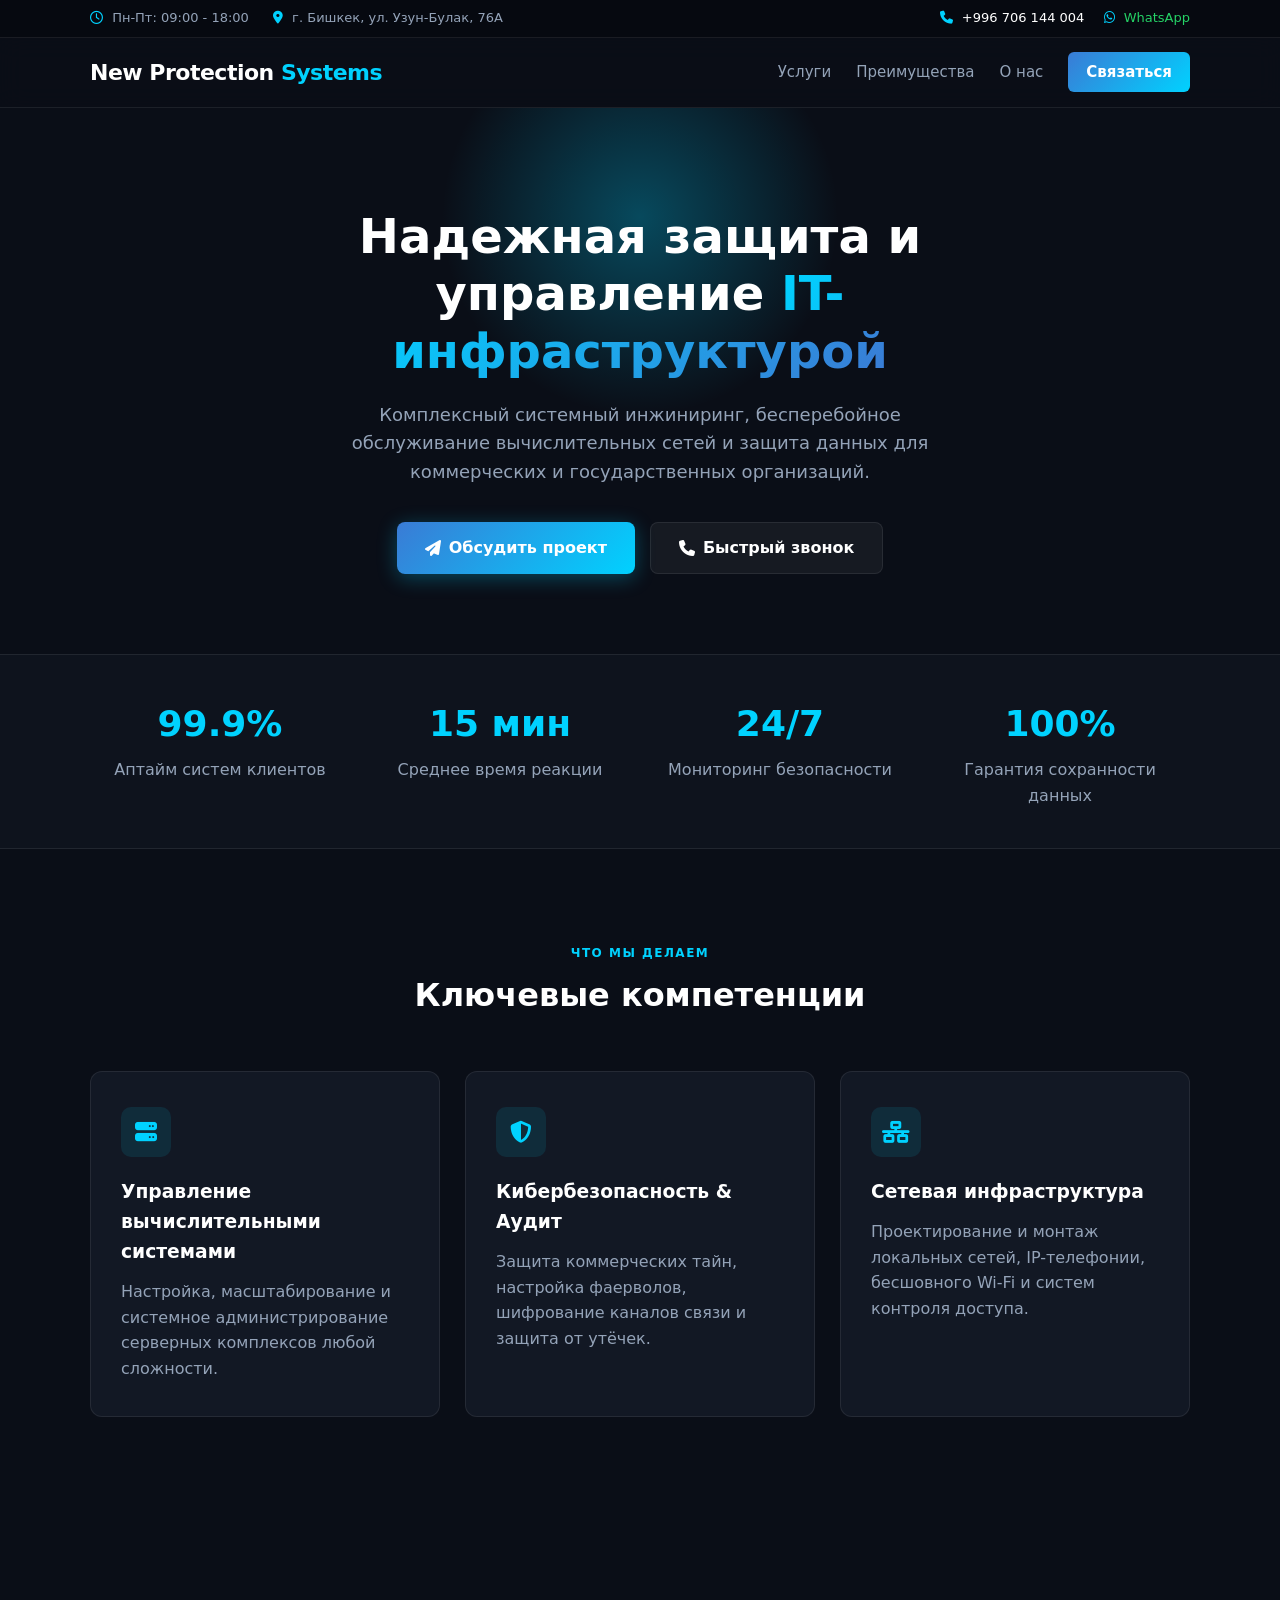
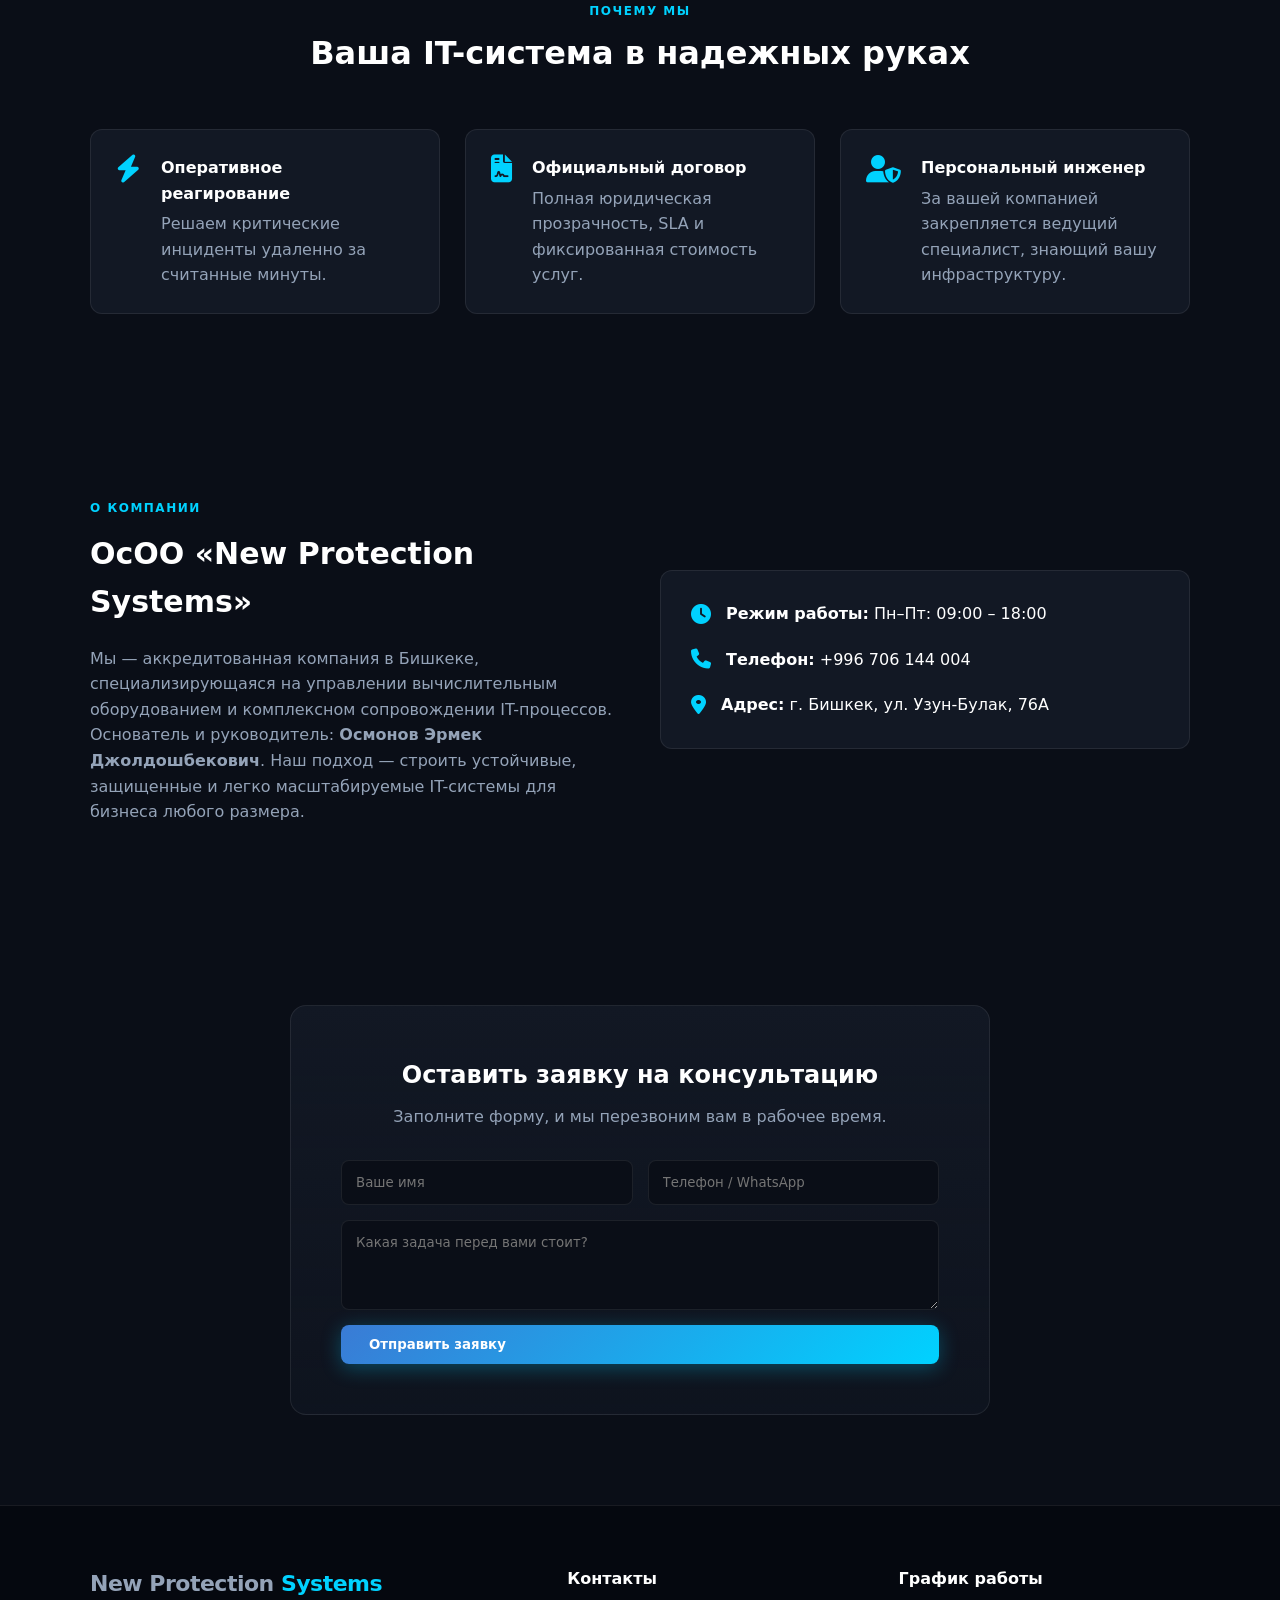
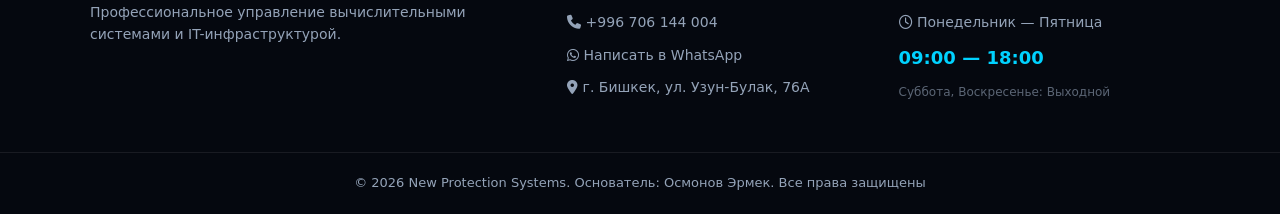
==== index.html @ 91ce5e36 "add site files" ====
<!DOCTYPE html>
<html lang="ru">
<head>
    <meta charset="UTF-8">
    <meta name="viewport" content="width=device-width, initial-scale=1.0">
    <title>New Protection Systems — IT-решения и безопасность</title>
    <link rel="stylesheet" href="style.css">
    <link rel="stylesheet" href="https://cdnjs.cloudflare.com/ajax/libs/font-awesome/6.4.0/css/all.min.css">
</head>
<body>

    <!-- Верхняя инфо-строка -->
    <div class="top-bar">
        <div class="container top-bar-content">
            <div class="top-info">
                <span><i class="fa-regular fa-clock"></i> Пн-Пт: 09:00 - 18:00</span>
                <span><i class="fa-solid fa-location-dot"></i> г. Бишкек, ул. Узун-Булак, 76А</span>
            </div>
            <div class="top-contacts">
                <a href="tel:+996706144004"><i class="fa-solid fa-phone"></i> +996 706 144 004</a>
                <a href="https://wa.me/996706144004" target="_blank" class="wa-link"><i class="fa-brands fa-whatsapp"></i> WhatsApp</a>
            </div>
        </div>
    </div>

    <!-- Навигация -->
    <header class="header">
        <div class="container nav-container">
            <a href="#" class="logo">New Protection <span>Systems</span></a>
            <nav class="nav">
                <a href="#services">Услуги</a>
                <a href="#advantages">Преимущества</a>
                <a href="#about">О нас</a>
                <a href="#contact" class="btn-nav">Связаться</a>
            </nav>
        </div>
    </header>

    <!-- Главный экран -->
    <section class="hero">
        <div class="hero-glow"></div>
        <div class="container hero-content">
            <h1>Надежная защита и управление <span class="gradient-text">IT-инфраструктурой</span></h1>
            <p>Комплексный системный инжиниринг, бесперебойное обслуживание вычислительных сетей и защита данных для коммерческих и государственных организаций.</p>
            <div class="hero-buttons">
                <a href="#contact" class="btn-primary"><i class="fa-solid fa-paper-plane"></i> Обсудить проект</a>
                <a href="tel:+996706144004" class="btn-secondary"><i class="fa-solid fa-phone"></i> Быстрый звонок</a>
            </div>
        </div>
    </section>

    <!-- Секция Цифр / Статистики -->
    <section class="stats">
        <div class="container stats-grid">
            <div class="stat-card">
                <h3>99.9%</h3>
                <p>Аптайм систем клиентов</p>
            </div>
            <div class="stat-card">
                <h3>15 мин</h3>
                <p>Среднее время реакции</p>
            </div>
            <div class="stat-card">
                <h3>24/7</h3>
                <p>Мониторинг безопасности</p>
            </div>
            <div class="stat-card">
                <h3>100%</h3>
                <p>Гарантия сохранности данных</p>
            </div>
        </div>
    </section>

    <!-- Услуги -->
    <section id="services" class="services">
        <div class="container">
            <div class="section-header">
                <span class="sub-title">Что мы делаем</span>
                <h2 class="section-title">Ключевые компетенции</h2>
            </div>
            <div class="services-grid">
                <div class="card">
                    <div class="card-icon"><i class="fa-solid fa-server"></i></div>
                    <h3>Управление вычислительными системами</h3>
                    <p>Настройка, масштабирование и системное администрирование серверных комплексов любой сложности.</p>
                </div>
                <div class="card">
                    <div class="card-icon"><i class="fa-solid fa-shield-halved"></i></div>
                    <h3>Кибербезопасность & Аудит</h3>
                    <p>Защита коммерческих тайн, настройка фаерволов, шифрование каналов связи и защита от утёчек.</p>
                </div>
                <div class="card">
                    <div class="card-icon"><i class="fa-solid fa-network-wired"></i></div>
                    <h3>Сетевая инфраструктура</h3>
                    <p>Проектирование и монтаж локальных сетей, IP-телефонии, бесшовного Wi-Fi и систем контроля доступа.</p>
                </div>
            </div>
        </div>
    </section>

    <!-- Преимущества -->
    <section id="advantages" class="advantages">
        <div class="container">
            <div class="section-header">
                <span class="sub-title">Почему мы</span>
                <h2 class="section-title">Ваша IT-система в надежных руках</h2>
            </div>
            <div class="advantages-grid">
                <div class="adv-item">
                    <i class="fa-solid fa-bolt"></i>
                    <div>
                        <h4>Оперативное реагирование</h4>
                        <p>Решаем критические инциденты удаленно за считанные минуты.</p>
                    </div>
                </div>
                <div class="adv-item">
                    <i class="fa-solid fa-file-contract"></i>
                    <div>
                        <h4>Официальный договор</h4>
                        <p>Полная юридическая прозрачность, SLA и фиксированная стоимость услуг.</p>
                    </div>
                </div>
                <div class="adv-item">
                    <i class="fa-solid fa-user-shield"></i>
                    <div>
                        <h4>Персональный инженер</h4>
                        <p>За вашей компанией закрепляется ведущий специалист, знающий вашу инфраструктуру.</p>
                    </div>
                </div>
            </div>
        </div>
    </section>

    <!-- О нас -->
    <section id="about" class="about">
        <div class="container about-grid">
            <div class="about-text">
                <span class="sub-title">О компании</span>
                <h2>ОсОО «New Protection Systems»</h2>
                <p>Мы — аккредитованная компания в Бишкеке, специализирующаяся на управлении вычислительным оборудованием и комплексном сопровождении IT-процессов.</p>
                <p>Основатель и руководитель: <strong>Осмонов Эрмек Джолдошбекович</strong>. Наш подход — строить устойчивые, защищенные и легко масштабируемые IT-системы для бизнеса любого размера.</p>
            </div>
            <div class="about-box">
                <div class="info-row"><i class="fa-solid fa-clock"></i> <span><strong>Режим работы:</strong> Пн–Пт: 09:00 – 18:00</span></div>
                <div class="info-row"><i class="fa-solid fa-phone"></i> <span><strong>Телефон:</strong> +996 706 144 004</span></div>
                <div class="info-row"><i class="fa-solid fa-location-dot"></i> <span><strong>Адрес:</strong> г. Бишкек, ул. Узун-Булак, 76А</span></div>
            </div>
        </div>
    </section>

    <!-- Контакты -->
    <section id="contact" class="contact">
        <div class="container">
            <div class="contact-box">
                <h2>Оставить заявку на консультацию</h2>
                <p>Заполните форму, и мы перезвоним вам в рабочее время.</p>
                <form class="contact-form" id="tgForm">
                    <div class="input-row">
                        <input type="text" placeholder="Ваше имя" required>
                        <input type="tel" placeholder="Телефон / WhatsApp" required>
                    </div>
                    <textarea placeholder="Какая задача перед вами стоит?" rows="4" required></textarea>
                    <button type="submit" class="btn-primary">Отправить заявку</button>
                </form>
            </div>
        </div>
    </section>

    <!-- Детализированный подвал -->
    <footer class="footer">
        <div class="container footer-grid">
            <div class="footer-col">
                <a href="#" class="logo">New Protection <span>Systems</span></a>
                <p>Профессиональное управление вычислительными системами и IT-инфраструктурой.</p>
            </div>
            <div class="footer-col">
                <h4>Контакты</h4>
                <p><i class="fa-solid fa-phone"></i> <a href="tel:+996706144004">+996 706 144 004</a></p>
                <p><i class="fa-brands fa-whatsapp"></i> <a href="https://wa.me/996706144004" target="_blank">Написать в WhatsApp</a></p>
                <p><i class="fa-solid fa-location-dot"></i> г. Бишкек, ул. Узун-Булак, 76А</p>
            </div>
            <div class="footer-col">
                <h4>График работы</h4>
                <p><i class="fa-regular fa-clock"></i> Понедельник — Пятница</p>
                <p class="highlight-time">09:00 — 18:00</p>
                <p class="small-text">Суббота, Воскресенье: Выходной</p>
            </div>
        </div>
        <div class="footer-bottom">
            <div class="container">
                <p>&copy; 2026 New Protection Systems. Основатель: Осмонов Эрмек. Все права защищены
---- style.css ----
* {
    margin: 0;
    padding: 0;
    box-sizing: border-box;
    font-family: 'Segoe UI', system-ui, -apple-system, sans-serif;
}

:root {
    --bg-main: #0a0e17;
    --bg-card: #121824;
    --bg-card-hover: #1a2336;
    --accent: #00d2ff;
    --accent-glow: rgba(0, 210, 255, 0.3);
    --accent-purple: #3a7bd5;
    --text-title: #ffffff;
    --text-body: #94a3b8;
    --border: rgba(255, 255, 255, 0.08);
}

body {
    background-color: var(--bg-main);
    color: var(--text-body);
    line-height: 1.6;
}

.container {
    max-width: 1140px;
    margin: 0 auto;
    padding: 0 20px;
}

/* Верхняя инфо-строка */
.top-bar {
    background: #060910;
    border-bottom: 1px solid var(--border);
    font-size: 13px;
    padding: 8px 0;
}

.top-bar-content {
    display: flex;
    justify-content: space-between;
    align-items: center;
}

.top-info span {
    margin-right: 20px;
    color: var(--text-body);
}

.top-info i, .top-contacts i {
    color: var(--accent);
    margin-right: 5px;
}

.top-contacts a {
    color: var(--text-title);
    text-decoration: none;
    margin-left: 15px;
    transition: color 0.3s;
}

.top-contacts a:hover {
    color: var(--accent);
}

.wa-link {
    color: #25d366 !important;
}

/* Навигация */
.header {
    height: 70px;
    display: flex;
    align-items: center;
    border-bottom: 1px solid var(--border);
    position: sticky;
    top: 0;
    background: rgba(10, 14, 23, 0.9);
    backdrop-filter: blur(12px);
    z-index: 100;
}

.nav-container {
    width: 100%;
    display: flex;
    justify-content: space-between;
    align-items: center;
}

.logo {
    font-size: 22px;
    font-weight: 800;
    color: var(--text-title);
    text-decoration: none;
    letter-spacing: -0.5px;
}

.logo span {
    color: var(--accent);
}

.nav {
    display: flex;
    gap: 25px;
    align-items: center;
}

.nav a {
    color: var(--text-body);
    text-decoration: none;
    font-size: 15px;
    transition: 0.3s;
}

.nav a:hover {
    color: var(--accent);
}

.btn-nav {
    background: linear-gradient(135deg, var(--accent-purple), var(--accent));
    color: #fff !important;
    padding: 8px 18px;
    border-radius: 6px;
    font-weight: 600;
}

/* Главный экран */
.hero {
    position: relative;
    padding: 100px 0 80px;
    text-align: center;
    overflow: hidden;
}

.hero-glow {
    position: absolute;
    top: 20%;
    left: 50%;
    transform: translate(-50%, -50%);
    width: 400px;
    height: 400px;
    background: radial-gradient(circle, var(--accent-glow) 0%, transparent 70%);
    z-index: 0;
    pointer-events: none;
}

.hero-content {
    position: relative;
    z-index: 1;
}

.hero h1 {
    font-size: 48px;
    color: var(--text-title);
    max-width: 850px;
    margin: 0 auto 20px;
    line-height: 1.2;
}

.gradient-text {
    background: linear-gradient(135deg, var(--accent), #3a7bd5);
    background-clip: text; /* Добавили стандартное свойство */
    -webkit-background-clip: text;
    -webkit-text-fill-color: transparent;
}

.hero p {
    font-size: 18px;
    max-width: 650px;
    margin: 0 auto 35px;
}

.hero-buttons {
    display: flex;
    gap: 15px;
    justify-content: center;
}

.btn-primary, .btn-secondary {
    padding: 12px 28px;
    border-radius: 8px;
    font-weight: 600;
    text-decoration: none;
    transition: 0.3s;
    display: inline-flex;
    align-items: center;
    gap: 8px;
    cursor: pointer;
    border: none;
}

.btn-primary {
    background: linear-gradient(135deg, var(--accent-purple), var(--accent));
    color: #fff;
    box-shadow: 0 4px 20px var(--accent-glow);
}

.btn-primary:hover {
    transform: translateY(-2px);
    box-shadow: 0 6px 25px var(--accent-glow);
}

.btn-secondary {
    background: rgba(255, 255, 255, 0.05);
    color: var(--text-title);
    border: 1px solid var(--border);
}

.btn-secondary:hover {
    background: rgba(255, 255, 255, 0.1);
}

/* Статистика */
.stats {
    padding: 40px 0;
    border-top: 1px solid var(--border);
    border-bottom: 1px solid var(--border);
    background: rgba(18, 24, 36, 0.5);
}

.stats-grid {
    display: grid;
    grid-template-columns: repeat(auto-fit, minmax(200px, 1fr));
    gap: 20px;
    text-align: center;
}

.stat-card h3 {
    font-size: 36px;
    color: var(--accent);
    margin-bottom: 5px;
}

/* Секции общие */
.services, .advantages, .about, .contact {
    padding: 90px 0;
}

.section-header {
    text-align: center;
    margin-bottom: 50px;
}

.sub-title {
    color: var(--accent);
    text-transform: uppercase;
    font-size: 12px;
    font-weight: 700;
    letter-spacing: 1.5px;
}

.section-title {
    font-size: 32px;
    color: var(--text-title);
    margin-top: 5px;
}

/* Сетка карточек услуг */
.services-grid {
    display: grid;
    grid-template-columns: repeat(auto-fit, minmax(300px, 1fr));
    gap: 25px;
}

.card {
    background: var(--bg-card);
    padding: 35px 30px;
    border-radius: 12px;
    border: 1px solid var(--border);
    transition: 0.3s;
}

.card:hover {
    background: var(--bg-card-hover);
    border-color: var(--accent);
    transform: translateY(-5px);
}

.card-icon {
    width: 50px;
    height: 50px;
    background: rgba(0, 210, 255, 0.1);
    color: var(--accent);
    border-radius: 10px;
    display: flex;
    align-items: center;
    justify-content: center;
    font-size: 22px;
    margin-bottom: 20px;
}

.card h3 {
    color: var(--text-title);
    margin-bottom: 12px;
}

/* Преимущества */
.advantages-grid {
    display: grid;
    grid-template-columns: repeat(auto-fit, minmax(300px, 1fr));
    gap: 25px;
}

.adv-item {
    display: flex;
    gap: 20px;
    background: var(--bg-card);
    padding: 25px;
    border-radius: 12px;
    border: 1px solid var(--border);
}

.adv-item i {
    font-size: 28px;
    color: var(--accent);
}

.adv-item h4 {
    color: var(--text-title);
    margin-bottom: 5px;
}

/* О нас */
.about-grid {
    display: grid;
    grid-template-columns: 1fr 1fr;
    gap: 40px;
    align-items: center;
}

.about-text h2 {
    color: var(--text-title);
    font-size: 30px;
    margin: 10px 0 20px;
}

.about-box {
    background: var(--bg-card);
    padding: 30px;
    border-radius: 12px;
    border: 1px solid var(--border);
}

.info-row {
    display: flex;
    align-items: center;
    gap: 15px;
    margin-bottom: 20px;
    color: var(--text-title);
}

.info-row:last-child { margin-bottom: 0; }

.info-row i {
    color: var(--accent);
    font-size: 20px;
}

/* Форма контактов */
.contact-box {
    background: linear-gradient(180deg, var(--bg-card) 0%, rgba(18, 24, 36, 0.6) 100%);
    padding: 50px;
    border-radius: 16px;
    border: 1px solid var(--border);
    max-width: 700px;
    margin: 0 auto;
    text-align: center;
}

.contact-box h2 { color: var(--text-title); margin-bottom: 10px; }
.contact-box p { margin-bottom: 30px; }

.contact-form {
    display: flex;
    flex-direction: column;
    gap: 15px;
}

.input-row {
    display: flex;
    gap: 15px;
}

.contact-form input, .contact-form textarea {
    width: 100%;
    padding: 14px;
    background: #0a0e17;
    border: 1px solid var(--border);
    border-radius: 8px;
    color: #fff;
}

.contact-form input:focus, .contact-form textarea:focus {
    outline: none;
    border-color: var(--accent);
}

/* Подвал */
.footer {
    background: #05080f;
    border-top: 1px solid var(--border);
    padding-top: 60px;
}

.footer-grid {
    display: grid;
    grid-template-columns: 1.5fr 1fr 1fr;
    gap: 40px;
    padding-bottom: 40px;
}

.footer-col h4 {
    color: var(--text-title);
    margin-bottom: 20px;
}

.footer-col p {
    margin-bottom: 10px;
    font-size: 14px;
}

.footer-col a {
    color: var(--text-body);
    text-decoration: none;
    transition: 0.3s;
}

.footer-col a:hover { color: var(--accent); }

.highlight-time {
    color: var(--accent);
    font-weight: 700;
    font-size: 18px !important;
}

.small-text { font-size: 12px !important; opacity: 0.6; }

.footer-bottom {
    border-top: 1px solid var(--border);
    padding: 20px 0;
    text-align: center;
    font-size: 13px;
}

/* Мобильная адаптация */
@media (max-width: 768px) {
    .top-bar { display: none; }
    .hero h1 { font-size: 32px; }
    .about-grid, .footer-grid { grid-template-columns: 1fr; }
    .input-row { flex-direction: column; }
    .nav { display: none; }
}
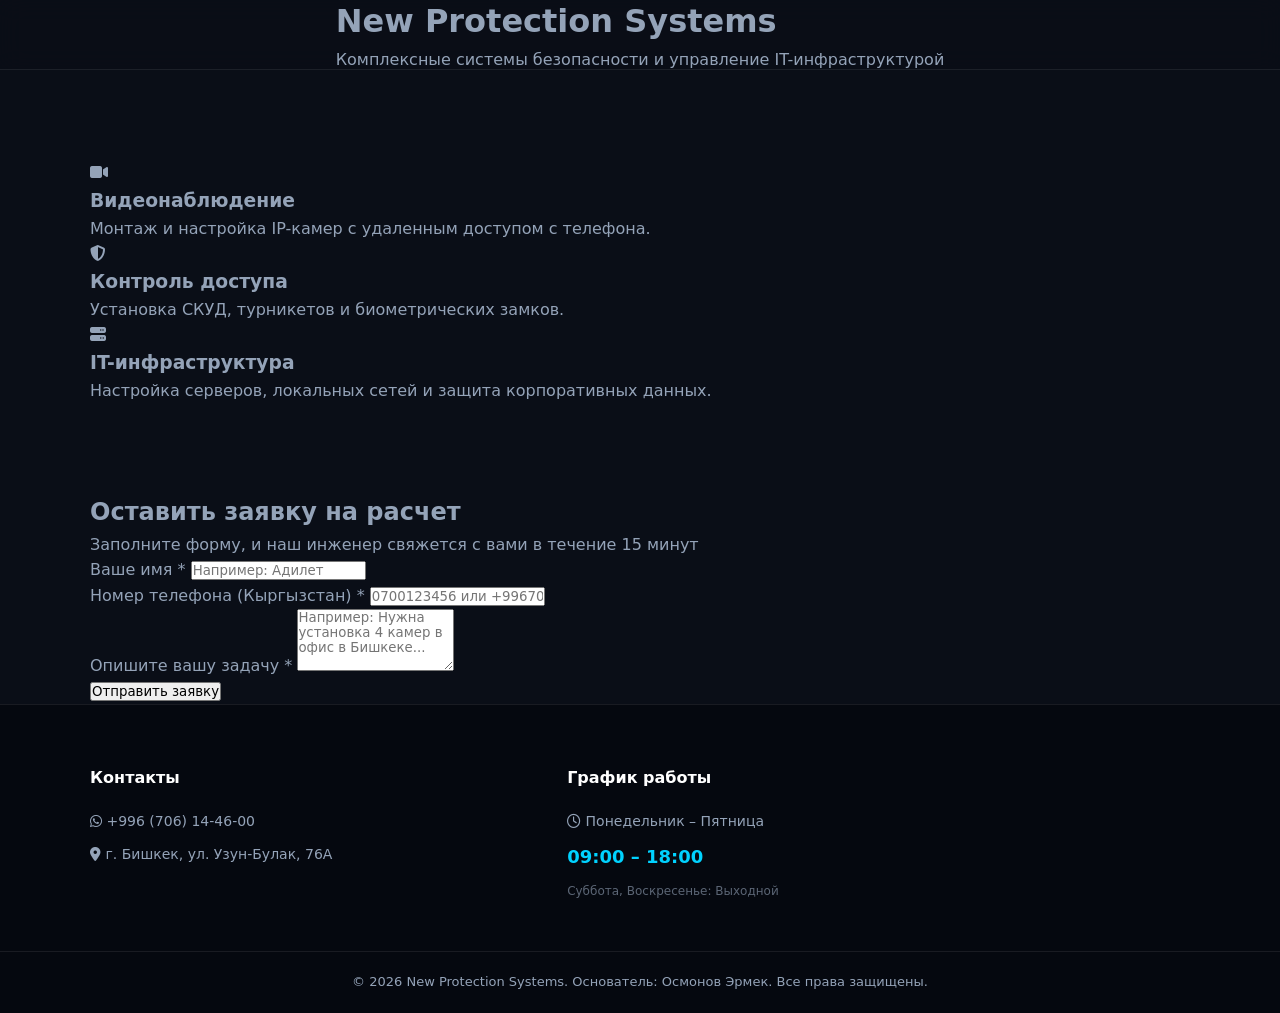
==== commit 5b224070: "Update title and add contact form to index.html Updated the title and added a contact form with fiel" ====
--- a/index.html
+++ b/index.html
@@ -3,189 +3,91 @@
 <head>
     <meta charset="UTF-8">
     <meta name="viewport" content="width=device-width, initial-scale=1.0">
-    <title>New Protection Systems — IT-решения и безопасность</title>
+    <title>New Protection Systems — Управление IT-инфраструктурой</title>
+    <link rel="stylesheet" href="https://cdnjs.cloudflare.com/ajax/libs/font-awesome/6.4.0/css/all.min.css">
     <link rel="stylesheet" href="style.css">
-    <link rel="stylesheet" href="https://cdnjs.cloudflare.com/ajax/libs/font-awesome/6.4.0/css/all.min.css">
 </head>
 <body>
 
-    <!-- Верхняя инфо-строка -->
-    <div class="top-bar">
-        <div class="container top-bar-content">
-            <div class="top-info">
-                <span><i class="fa-regular fa-clock"></i> Пн-Пт: 09:00 - 18:00</span>
-                <span><i class="fa-solid fa-location-dot"></i> г. Бишкек, ул. Узун-Булак, 76А</span>
-            </div>
-            <div class="top-contacts">
-                <a href="tel:+996706144004"><i class="fa-solid fa-phone"></i> +996 706 144 004</a>
-                <a href="https://wa.me/996706144004" target="_blank" class="wa-link"><i class="fa-brands fa-whatsapp"></i> WhatsApp</a>
-            </div>
-        </div>
-    </div>
-
-    <!-- Навигация -->
     <header class="header">
-        <div class="container nav-container">
-            <a href="#" class="logo">New Protection <span>Systems</span></a>
-            <nav class="nav">
-                <a href="#services">Услуги</a>
-                <a href="#advantages">Преимущества</a>
-                <a href="#about">О нас</a>
-                <a href="#contact" class="btn-nav">Связаться</a>
-            </nav>
+        <div class="container">
+            <h1>New Protection Systems</h1>
+            <p>Комплексные системы безопасности и управление IT-инфраструктурой</p>
         </div>
     </header>
 
-    <!-- Главный экран -->
-    <section class="hero">
-        <div class="hero-glow"></div>
-        <div class="container hero-content">
-            <h1>Надежная защита и управление <span class="gradient-text">IT-инфраструктурой</span></h1>
-            <p>Комплексный системный инжиниринг, бесперебойное обслуживание вычислительных сетей и защита данных для коммерческих и государственных организаций.</p>
-            <div class="hero-buttons">
-                <a href="#contact" class="btn-primary"><i class="fa-solid fa-paper-plane"></i> Обсудить проект</a>
-                <a href="tel:+996706144004" class="btn-secondary"><i class="fa-solid fa-phone"></i> Быстрый звонок</a>
+    <main class="container">
+        <section class="services">
+            <div class="service-card">
+                <i class="fa-solid fa-video"></i>
+                <h3>Видеонаблюдение</h3>
+                <p>Монтаж и настройка IP-камер с удаленным доступом с телефона.</p>
             </div>
-        </div>
-    </section>
+            <div class="service-card">
+                <i class="fa-solid fa-shield-halved"></i>
+                <h3>Контроль доступа</h3>
+                <p>Установка СКУД, турникетов и биометрических замков.</p>
+            </div>
+            <div class="service-card">
+                <i class="fa-solid fa-server"></i>
+                <h3>IT-инфраструктура</h3>
+                <p>Настройка серверов, локальных сетей и защита корпоративных данных.</p>
+            </div>
+        </section>
 
-    <!-- Секция Цифр / Статистики -->
-    <section class="stats">
-        <div class="container stats-grid">
-            <div class="stat-card">
-                <h3>99.9%</h3>
-                <p>Аптайм систем клиентов</p>
-            </div>
-            <div class="stat-card">
-                <h3>15 мин</h3>
-                <p>Среднее время реакции</p>
-            </div>
-            <div class="stat-card">
-                <h3>24/7</h3>
-                <p>Мониторинг безопасности</p>
-            </div>
-            <div class="stat-card">
-                <h3>100%</h3>
-                <p>Гарантия сохранности данных</p>
-            </div>
-        </div>
-    </section>
+        <section class="contact-section" id="order">
+            <h2>Оставить заявку на расчет</h2>
+            <p class="subtitle">Заполните форму, и наш инженер свяжется с вами в течение 15 минут</p>
+            
+            <form id="contact-form" action="https://formspree.io/f/xqkvqgzw" method="POST" novalidate>
+                <div class="form-group">
+                    <label for="name">Ваше имя *</label>
+                    <input type="text" id="name" name="name" placeholder="Например: Адилет">
+                    <small class="error-msg" id="name-error"></small>
+                </div>
 
-    <!-- Услуги -->
-    <section id="services" class="services">
-        <div class="container">
-            <div class="section-header">
-                <span class="sub-title">Что мы делаем</span>
-                <h2 class="section-title">Ключевые компетенции</h2>
-            </div>
-            <div class="services-grid">
-                <div class="card">
-                    <div class="card-icon"><i class="fa-solid fa-server"></i></div>
-                    <h3>Управление вычислительными системами</h3>
-                    <p>Настройка, масштабирование и системное администрирование серверных комплексов любой сложности.</p>
+                <div class="form-group">
+                    <label for="phone">Номер телефона (Кыргызстан) *</label>
+                    <input type="tel" id="phone" name="phone" placeholder="0700123456 или +996700123456">
+                    <small class="error-msg" id="phone-error"></small>
                 </div>
-                <div class="card">
-                    <div class="card-icon"><i class="fa-solid fa-shield-halved"></i></div>
-                    <h3>Кибербезопасность & Аудит</h3>
-                    <p>Защита коммерческих тайн, настройка фаерволов, шифрование каналов связи и защита от утёчек.</p>
+
+                <div class="form-group">
+                    <label for="message">Опишите вашу задачу *</label>
+                    <textarea id="message" name="message" rows="4" placeholder="Например: Нужна установка 4 камер в офис в Бишкеке..."></textarea>
+                    <small class="error-msg" id="message-error"></small>
                 </div>
-                <div class="card">
-                    <div class="card-icon"><i class="fa-solid fa-network-wired"></i></div>
-                    <h3>Сетевая инфраструктура</h3>
-                    <p>Проектирование и монтаж локальных сетей, IP-телефонии, бесшовного Wi-Fi и систем контроля доступа.</p>
-                </div>
-            </div>
-        </div>
-    </section>
 
-    <!-- Преимущества -->
-    <section id="advantages" class="advantages">
-        <div class="container">
-            <div class="section-header">
-                <span class="sub-title">Почему мы</span>
-                <h2 class="section-title">Ваша IT-система в надежных руках</h2>
-            </div>
-            <div class="advantages-grid">
-                <div class="adv-item">
-                    <i class="fa-solid fa-bolt"></i>
-                    <div>
-                        <h4>Оперативное реагирование</h4>
-                        <p>Решаем критические инциденты удаленно за считанные минуты.</p>
-                    </div>
-                </div>
-                <div class="adv-item">
-                    <i class="fa-solid fa-file-contract"></i>
-                    <div>
-                        <h4>Официальный договор</h4>
-                        <p>Полная юридическая прозрачность, SLA и фиксированная стоимость услуг.</p>
-                    </div>
-                </div>
-                <div class="adv-item">
-                    <i class="fa-solid fa-user-shield"></i>
-                    <div>
-                        <h4>Персональный инженер</h4>
-                        <p>За вашей компанией закрепляется ведущий специалист, знающий вашу инфраструктуру.</p>
-                    </div>
-                </div>
-            </div>
-        </div>
-    </section>
+                <button type="submit" id="submit-btn">Отправить заявку</button>
+            </form>
 
-    <!-- О нас -->
-    <section id="about" class="about">
-        <div class="container about-grid">
-            <div class="about-text">
-                <span class="sub-title">О компании</span>
-                <h2>ОсОО «New Protection Systems»</h2>
-                <p>Мы — аккредитованная компания в Бишкеке, специализирующаяся на управлении вычислительным оборудованием и комплексном сопровождении IT-процессов.</p>
-                <p>Основатель и руководитель: <strong>Осмонов Эрмек Джолдошбекович</strong>. Наш подход — строить устойчивые, защищенные и легко масштабируемые IT-системы для бизнеса любого размера.</p>
-            </div>
-            <div class="about-box">
-                <div class="info-row"><i class="fa-solid fa-clock"></i> <span><strong>Режим работы:</strong> Пн–Пт: 09:00 – 18:00</span></div>
-                <div class="info-row"><i class="fa-solid fa-phone"></i> <span><strong>Телефон:</strong> +996 706 144 004</span></div>
-                <div class="info-row"><i class="fa-solid fa-location-dot"></i> <span><strong>Адрес:</strong> г. Бишкек, ул. Узун-Булак, 76А</span></div>
-            </div>
-        </div>
-    </section>
+            <!-- Блок уведомления об успешной отправке -->
+            <div id="status-message" class="status-hidden"></div>
+        </section>
+    </main>
 
-    <!-- Контакты -->
-    <section id="contact" class="contact">
-        <div class="container">
-            <div class="contact-box">
-                <h2>Оставить заявку на консультацию</h2>
-                <p>Заполните форму, и мы перезвоним вам в рабочее время.</p>
-                <form class="contact-form" id="tgForm">
-                    <div class="input-row">
-                        <input type="text" placeholder="Ваше имя" required>
-                        <input type="tel" placeholder="Телефон / WhatsApp" required>
-                    </div>
-                    <textarea placeholder="Какая задача перед вами стоит?" rows="4" required></textarea>
-                    <button type="submit" class="btn-primary">Отправить заявку</button>
-                </form>
-            </div>
-        </div>
-    </section>
-
-    <!-- Детализированный подвал -->
     <footer class="footer">
         <div class="container footer-grid">
             <div class="footer-col">
-                <a href="#" class="logo">New Protection <span>Systems</span></a>
-                <p>Профессиональное управление вычислительными системами и IT-инфраструктурой.</p>
-            </div>
-            <div class="footer-col">
                 <h4>Контакты</h4>
-                <p><i class="fa-solid fa-phone"></i> <a href="tel:+996706144004">+996 706 144 004</a></p>
-                <p><i class="fa-brands fa-whatsapp"></i> <a href="https://wa.me/996706144004" target="_blank">Написать в WhatsApp</a></p>
+                <p><i class="fa-brands fa-whatsapp"></i> <a href="https://wa.me/996706144600" target="_blank">+996 (706) 14-46-00</a></p>
                 <p><i class="fa-solid fa-location-dot"></i> г. Бишкек, ул. Узун-Булак, 76А</p>
             </div>
             <div class="footer-col">
                 <h4>График работы</h4>
-                <p><i class="fa-regular fa-clock"></i> Понедельник — Пятница</p>
-                <p class="highlight-time">09:00 — 18:00</p>
+                <p><i class="fa-regular fa-clock"></i> Понедельник – Пятница</p>
+                <p class="highlight-time">09:00 – 18:00</p>
                 <p class="small-text">Суббота, Воскресенье: Выходной</p>
             </div>
         </div>
         <div class="footer-bottom">
             <div class="container">
-                <p>&copy; 2026 New Protection Systems. Основатель: Осмонов Эрмек. Все права защищены+                <p>&copy; 2026 New Protection Systems. Основатель: Осмонов Эрмек. Все права защищены.</p>
+            </div>
+        </div>
+    </footer>
+
+    <!-- Обязательное подключение скрипта в самом конце -->
+    <script src="script.js"></script>
+</body>
+</html>
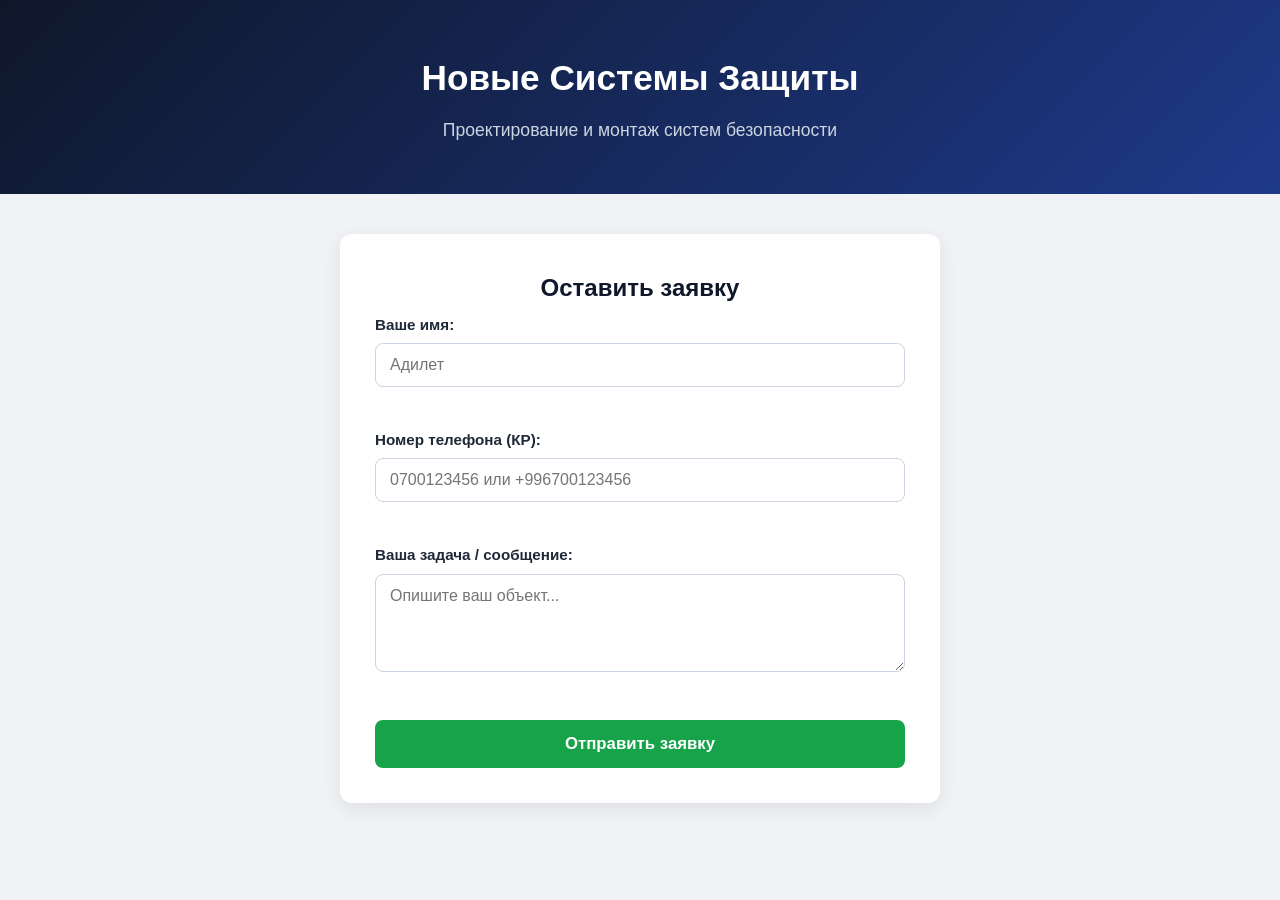
==== commit 9992363e: "Update index.html content and structure" ====
--- a/index.html
+++ b/index.html
@@ -4,90 +4,44 @@
     <meta charset="UTF-8">
     <meta name="viewport" content="width=device-width, initial-scale=1.0">
     <title>New Protection Systems — Управление IT-инфраструктурой</title>
-    <link rel="stylesheet" href="https://cdnjs.cloudflare.com/ajax/libs/font-awesome/6.4.0/css/all.min.css">
     <link rel="stylesheet" href="style.css">
 </head>
 <body>
-
     <header class="header">
         <div class="container">
-            <h1>New Protection Systems</h1>
-            <p>Комплексные системы безопасности и управление IT-инфраструктурой</p>
+            <h1>Новые Системы Защиты</h1>
+            <p>Проектирование и монтаж систем безопасности</p>
         </div>
     </header>
 
     <main class="container">
-        <section class="services">
-            <div class="service-card">
-                <i class="fa-solid fa-video"></i>
-                <h3>Видеонаблюдение</h3>
-                <p>Монтаж и настройка IP-камер с удаленным доступом с телефона.</p>
-            </div>
-            <div class="service-card">
-                <i class="fa-solid fa-shield-halved"></i>
-                <h3>Контроль доступа</h3>
-                <p>Установка СКУД, турникетов и биометрических замков.</p>
-            </div>
-            <div class="service-card">
-                <i class="fa-solid fa-server"></i>
-                <h3>IT-инфраструктура</h3>
-                <p>Настройка серверов, локальных сетей и защита корпоративных данных.</p>
-            </div>
-        </section>
-
-        <section class="contact-section" id="order">
-            <h2>Оставить заявку на расчет</h2>
-            <p class="subtitle">Заполните форму, и наш инженер свяжется с вами в течение 15 минут</p>
-            
-            <form id="contact-form" action="https://formspree.io/f/xqkvqgzw" method="POST" novalidate>
+        <section class="contact-section">
+            <h2>Оставить заявку</h2>
+            <form id="contact-form" action="https://formspree.io/f/xqkvqgzw" method="POST">
                 <div class="form-group">
-                    <label for="name">Ваше имя *</label>
-                    <input type="text" id="name" name="name" placeholder="Например: Адилет">
+                    <label for="name">Ваше имя:</label>
+                    <input type="text" id="name" name="name" required placeholder="Адилет">
                     <small class="error-msg" id="name-error"></small>
                 </div>
 
                 <div class="form-group">
-                    <label for="phone">Номер телефона (Кыргызстан) *</label>
-                    <input type="tel" id="phone" name="phone" placeholder="0700123456 или +996700123456">
+                    <label for="phone">Номер телефона (КР):</label>
+                    <input type="tel" id="phone" name="phone" required placeholder="0700123456 или +996700123456">
                     <small class="error-msg" id="phone-error"></small>
                 </div>
 
                 <div class="form-group">
-                    <label for="message">Опишите вашу задачу *</label>
-                    <textarea id="message" name="message" rows="4" placeholder="Например: Нужна установка 4 камер в офис в Бишкеке..."></textarea>
+                    <label for="message">Ваша задача / сообщение:</label>
+                    <textarea id="message" name="message" rows="4" required placeholder="Опишите ваш объект..."></textarea>
                     <small class="error-msg" id="message-error"></small>
                 </div>
 
                 <button type="submit" id="submit-btn">Отправить заявку</button>
             </form>
-
-            <!-- Блок уведомления об успешной отправке -->
             <div id="status-message" class="status-hidden"></div>
         </section>
     </main>
 
-    <footer class="footer">
-        <div class="container footer-grid">
-            <div class="footer-col">
-                <h4>Контакты</h4>
-                <p><i class="fa-brands fa-whatsapp"></i> <a href="https://wa.me/996706144600" target="_blank">+996 (706) 14-46-00</a></p>
-                <p><i class="fa-solid fa-location-dot"></i> г. Бишкек, ул. Узун-Булак, 76А</p>
-            </div>
-            <div class="footer-col">
-                <h4>График работы</h4>
-                <p><i class="fa-regular fa-clock"></i> Понедельник – Пятница</p>
-                <p class="highlight-time">09:00 – 18:00</p>
-                <p class="small-text">Суббота, Воскресенье: Выходной</p>
-            </div>
-        </div>
-        <div class="footer-bottom">
-            <div class="container">
-                <p>&copy; 2026 New Protection Systems. Основатель: Осмонов Эрмек. Все права защищены.</p>
-            </div>
-        </div>
-    </footer>
-
-    <!-- Обязательное подключение скрипта в самом конце -->
     <script src="script.js"></script>
 </body>
 </html>
--- a/style.css
+++ b/style.css
@@ -1,453 +1,226 @@
 * {
+    box-sizing: border-box;
     margin: 0;
     padding: 0;
-    box-sizing: border-box;
-    font-family: 'Segoe UI', system-ui, -apple-system, sans-serif;
-}
-
-:root {
-    --bg-main: #0a0e17;
-    --bg-card: #121824;
-    --bg-card-hover: #1a2336;
-    --accent: #00d2ff;
-    --accent-glow: rgba(0, 210, 255, 0.3);
-    --accent-purple: #3a7bd5;
-    --text-title: #ffffff;
-    --text-body: #94a3b8;
-    --border: rgba(255, 255, 255, 0.08);
+    font-family: 'Segoe UI', Tahoma, Geneva, Verdana, sans-serif;
 }
 
 body {
-    background-color: var(--bg-main);
-    color: var(--text-body);
+    background-color: #f0f2f5;
+    color: #1f2937;
     line-height: 1.6;
 }
 
 .container {
-    max-width: 1140px;
+    max-width: 960px;
     margin: 0 auto;
     padding: 0 20px;
 }
 
-/* Верхняя инфо-строка */
-.top-bar {
-    background: #060910;
-    border-bottom: 1px solid var(--border);
-    font-size: 13px;
-    padding: 8px 0;
-}
-
-.top-bar-content {
-    display: flex;
-    justify-content: space-between;
-    align-items: center;
-}
-
-.top-info span {
-    margin-right: 20px;
-    color: var(--text-body);
-}
-
-.top-info i, .top-contacts i {
-    color: var(--accent);
-    margin-right: 5px;
-}
-
-.top-contacts a {
-    color: var(--text-title);
-    text-decoration: none;
-    margin-left: 15px;
-    transition: color 0.3s;
-}
-
-.top-contacts a:hover {
-    color: var(--accent);
-}
-
-.wa-link {
-    color: #25d366 !important;
-}
-
-/* Навигация */
+/* Шапка */
 .header {
-    height: 70px;
-    display: flex;
-    align-items: center;
-    border-bottom: 1px solid var(--border);
-    position: sticky;
-    top: 0;
-    background: rgba(10, 14, 23, 0.9);
-    backdrop-filter: blur(12px);
-    z-index: 100;
-}
-
-.nav-container {
+    background: linear-gradient(135deg, #0f172a 0%, #1e3a8a 100%);
+    color: #ffffff;
+    padding: 50px 0;
+    text-align: center;
+}
+
+.header h1 {
+    font-size: 2.2rem;
+    margin-bottom: 10px;
+}
+
+.header p {
+    font-size: 1.1rem;
+    color: #cbd5e1;
+}
+
+/* Карточки услуг */
+.services {
+    display: grid;
+    grid-template-columns: repeat(auto-fit, minmax(260px, 1fr));
+    gap: 20px;
+    margin-top: -30px;
+}
+
+.service-card {
+    background: #ffffff;
+    padding: 25px;
+    border-radius: 10px;
+    box-shadow: 0 4px 12px rgba(0, 0, 0, 0.08);
+    text-align: center;
+}
+
+.service-card i {
+    font-size: 2rem;
+    color: #2563eb;
+    margin-bottom: 15px;
+}
+
+.service-card h3 {
+    margin-bottom: 10px;
+    font-size: 1.2rem;
+}
+
+/* Секция формы */
+.contact-section {
+    background: #ffffff;
+    padding: 35px;
+    border-radius: 12px;
+    margin: 40px auto;
+    max-width: 600px;
+    box-shadow: 0 6px 20px rgba(0, 0, 0, 0.08);
+}
+
+.contact-section h2 {
+    text-align: center;
+    margin-bottom: 5px;
+    color: #0f172a;
+}
+
+.subtitle {
+    text-align: center;
+    color: #64748b;
+    font-size: 0.95rem;
+    margin-bottom: 25px;
+}
+
+.form-group {
+    margin-bottom: 18px;
+}
+
+label {
+    display: block;
+    margin-bottom: 6px;
+    font-weight: 600;
+    font-size: 0.95rem;
+}
+
+input, textarea {
     width: 100%;
-    display: flex;
-    justify-content: space-between;
-    align-items: center;
-}
-
-.logo {
-    font-size: 22px;
-    font-weight: 800;
-    color: var(--text-title);
-    text-decoration: none;
-    letter-spacing: -0.5px;
-}
-
-.logo span {
-    color: var(--accent);
-}
-
-.nav {
-    display: flex;
-    gap: 25px;
-    align-items: center;
-}
-
-.nav a {
-    color: var(--text-body);
-    text-decoration: none;
-    font-size: 15px;
-    transition: 0.3s;
-}
-
-.nav a:hover {
-    color: var(--accent);
-}
-
-.btn-nav {
-    background: linear-gradient(135deg, var(--accent-purple), var(--accent));
-    color: #fff !important;
-    padding: 8px 18px;
-    border-radius: 6px;
-    font-weight: 600;
-}
-
-/* Главный экран */
-.hero {
-    position: relative;
-    padding: 100px 0 80px;
-    text-align: center;
-    overflow: hidden;
-}
-
-.hero-glow {
-    position: absolute;
-    top: 20%;
-    left: 50%;
-    transform: translate(-50%, -50%);
-    width: 400px;
-    height: 400px;
-    background: radial-gradient(circle, var(--accent-glow) 0%, transparent 70%);
-    z-index: 0;
-    pointer-events: none;
-}
-
-.hero-content {
-    position: relative;
-    z-index: 1;
-}
-
-.hero h1 {
-    font-size: 48px;
-    color: var(--text-title);
-    max-width: 850px;
-    margin: 0 auto 20px;
-    line-height: 1.2;
-}
-
-.gradient-text {
-    background: linear-gradient(135deg, var(--accent), #3a7bd5);
-    background-clip: text; /* Добавили стандартное свойство */
-    -webkit-background-clip: text;
-    -webkit-text-fill-color: transparent;
-}
-
-.hero p {
-    font-size: 18px;
-    max-width: 650px;
-    margin: 0 auto 35px;
-}
-
-.hero-buttons {
-    display: flex;
-    gap: 15px;
-    justify-content: center;
-}
-
-.btn-primary, .btn-secondary {
-    padding: 12px 28px;
-    border-radius: 8px;
-    font-weight: 600;
-    text-decoration: none;
-    transition: 0.3s;
-    display: inline-flex;
-    align-items: center;
-    gap: 8px;
+    padding: 12px 14px;
+    border: 1.5px solid #cbd5e1;
+    border-radius: 8px;
+    font-size: 1rem;
+    transition: border-color 0.2s;
+}
+
+input:focus, textarea:focus {
+    outline: none;
+    border-color: #2563eb;
+}
+
+/* Стили ошибок */
+input.invalid, textarea.invalid {
+    border-color: #dc2626;
+    background-color: #fef2f2;
+}
+
+.error-msg {
+    color: #dc2626;
+    font-size: 0.85rem;
+    display: block;
+    margin-top: 5px;
+    min-height: 18px;
+}
+
+/* Кнопка */
+button {
+    background: #16a34a;
+    color: #ffffff;
+    border: none;
+    padding: 14px;
+    border-radius: 8px;
     cursor: pointer;
-    border: none;
-}
-
-.btn-primary {
-    background: linear-gradient(135deg, var(--accent-purple), var(--accent));
-    color: #fff;
-    box-shadow: 0 4px 20px var(--accent-glow);
-}
-
-.btn-primary:hover {
-    transform: translateY(-2px);
-    box-shadow: 0 6px 25px var(--accent-glow);
-}
-
-.btn-secondary {
-    background: rgba(255, 255, 255, 0.05);
-    color: var(--text-title);
-    border: 1px solid var(--border);
-}
-
-.btn-secondary:hover {
-    background: rgba(255, 255, 255, 0.1);
-}
-
-/* Статистика */
-.stats {
-    padding: 40px 0;
-    border-top: 1px solid var(--border);
-    border-bottom: 1px solid var(--border);
-    background: rgba(18, 24, 36, 0.5);
-}
-
-.stats-grid {
-    display: grid;
-    grid-template-columns: repeat(auto-fit, minmax(200px, 1fr));
-    gap: 20px;
-    text-align: center;
-}
-
-.stat-card h3 {
-    font-size: 36px;
-    color: var(--accent);
-    margin-bottom: 5px;
-}
-
-/* Секции общие */
-.services, .advantages, .about, .contact {
-    padding: 90px 0;
-}
-
-.section-header {
-    text-align: center;
-    margin-bottom: 50px;
-}
-
-.sub-title {
-    color: var(--accent);
-    text-transform: uppercase;
-    font-size: 12px;
-    font-weight: 700;
-    letter-spacing: 1.5px;
-}
-
-.section-title {
-    font-size: 32px;
-    color: var(--text-title);
-    margin-top: 5px;
-}
-
-/* Сетка карточек услуг */
-.services-grid {
-    display: grid;
-    grid-template-columns: repeat(auto-fit, minmax(300px, 1fr));
-    gap: 25px;
-}
-
-.card {
-    background: var(--bg-card);
-    padding: 35px 30px;
-    border-radius: 12px;
-    border: 1px solid var(--border);
-    transition: 0.3s;
-}
-
-.card:hover {
-    background: var(--bg-card-hover);
-    border-color: var(--accent);
-    transform: translateY(-5px);
-}
-
-.card-icon {
-    width: 50px;
-    height: 50px;
-    background: rgba(0, 210, 255, 0.1);
-    color: var(--accent);
-    border-radius: 10px;
-    display: flex;
-    align-items: center;
-    justify-content: center;
-    font-size: 22px;
-    margin-bottom: 20px;
-}
-
-.card h3 {
-    color: var(--text-title);
-    margin-bottom: 12px;
-}
-
-/* Преимущества */
-.advantages-grid {
-    display: grid;
-    grid-template-columns: repeat(auto-fit, minmax(300px, 1fr));
-    gap: 25px;
-}
-
-.adv-item {
-    display: flex;
-    gap: 20px;
-    background: var(--bg-card);
-    padding: 25px;
-    border-radius: 12px;
-    border: 1px solid var(--border);
-}
-
-.adv-item i {
-    font-size: 28px;
-    color: var(--accent);
-}
-
-.adv-item h4 {
-    color: var(--text-title);
-    margin-bottom: 5px;
-}
-
-/* О нас */
-.about-grid {
-    display: grid;
-    grid-template-columns: 1fr 1fr;
-    gap: 40px;
-    align-items: center;
-}
-
-.about-text h2 {
-    color: var(--text-title);
-    font-size: 30px;
-    margin: 10px 0 20px;
-}
-
-.about-box {
-    background: var(--bg-card);
-    padding: 30px;
-    border-radius: 12px;
-    border: 1px solid var(--border);
-}
-
-.info-row {
-    display: flex;
-    align-items: center;
-    gap: 15px;
-    margin-bottom: 20px;
-    color: var(--text-title);
-}
-
-.info-row:last-child { margin-bottom: 0; }
-
-.info-row i {
-    color: var(--accent);
-    font-size: 20px;
-}
-
-/* Форма контактов */
-.contact-box {
-    background: linear-gradient(180deg, var(--bg-card) 0%, rgba(18, 24, 36, 0.6) 100%);
-    padding: 50px;
-    border-radius: 16px;
-    border: 1px solid var(--border);
-    max-width: 700px;
-    margin: 0 auto;
-    text-align: center;
-}
-
-.contact-box h2 { color: var(--text-title); margin-bottom: 10px; }
-.contact-box p { margin-bottom: 30px; }
-
-.contact-form {
-    display: flex;
-    flex-direction: column;
-    gap: 15px;
-}
-
-.input-row {
-    display: flex;
-    gap: 15px;
-}
-
-.contact-form input, .contact-form textarea {
     width: 100%;
-    padding: 14px;
-    background: #0a0e17;
-    border: 1px solid var(--border);
-    border-radius: 8px;
-    color: #fff;
-}
-
-.contact-form input:focus, .contact-form textarea:focus {
-    outline: none;
-    border-color: var(--accent);
-}
-
-/* Подвал */
+    font-size: 1.05rem;
+    font-weight: 600;
+    transition: background 0.2s;
+}
+
+button:hover {
+    background: #15803d;
+}
+
+button:disabled {
+    background: #94a3b8;
+    cursor: not-allowed;
+}
+
+/* Уведомления статуса */
+.status-hidden {
+    display: none;
+}
+
+.status-success {
+    display: block;
+    margin-top: 20px;
+    padding: 16px;
+    background: #dcfce7;
+    color: #166534;
+    border: 1px solid #86efac;
+    border-radius: 8px;
+    text-align: center;
+    font-weight: 600;
+}
+
+.status-error {
+    display: block;
+    margin-top: 20px;
+    padding: 16px;
+    background: #fee2e2;
+    color: #991b1b;
+    border: 1px solid #fca5a5;
+    border-radius: 8px;
+    text-align: center;
+    font-weight: 600;
+}
+
+/* Футер */
 .footer {
-    background: #05080f;
-    border-top: 1px solid var(--border);
-    padding-top: 60px;
+    background: #0f172a;
+    color: #cbd5e1;
+    padding-top: 40px;
+    margin-top: 50px;
 }
 
 .footer-grid {
     display: grid;
-    grid-template-columns: 1.5fr 1fr 1fr;
-    gap: 40px;
-    padding-bottom: 40px;
+    grid-template-columns: repeat(auto-fit, minmax(250px, 1fr));
+    gap: 30px;
+    padding-bottom: 30px;
 }
 
 .footer-col h4 {
-    color: var(--text-title);
-    margin-bottom: 20px;
+    color: #ffffff;
+    margin-bottom: 15px;
+    font-size: 1.1rem;
 }
 
 .footer-col p {
-    margin-bottom: 10px;
-    font-size: 14px;
+    margin-bottom: 8px;
+    font-size: 0.95rem;
 }
 
 .footer-col a {
-    color: var(--text-body);
+    color: #38bdf8;
     text-decoration: none;
-    transition: 0.3s;
-}
-
-.footer-col a:hover { color: var(--accent); }
+}
 
 .highlight-time {
-    color: var(--accent);
-    font-weight: 700;
-    font-size: 18px !important;
-}
-
-.small-text { font-size: 12px !important; opacity: 0.6; }
+    color: #4ade80;
+    font-weight: bold;
+}
+
+.small-text {
+    font-size: 0.85rem;
+    color: #94a3b8;
+}
 
 .footer-bottom {
-    border-top: 1px solid var(--border);
-    padding: 20px 0;
-    text-align: center;
-    font-size: 13px;
-}
-
-/* Мобильная адаптация */
-@media (max-width: 768px) {
-    .top-bar { display: none; }
-    .hero h1 { font-size: 32px; }
-    .about-grid, .footer-grid { grid-template-columns: 1fr; }
-    .input-row { flex-direction: column; }
-    .nav { display: none; }
-}+    background: #020617;
+    padding: 15px 0;
+    text-align: center;
+    font-size: 0.85rem;
+    color: #64748b;
+}
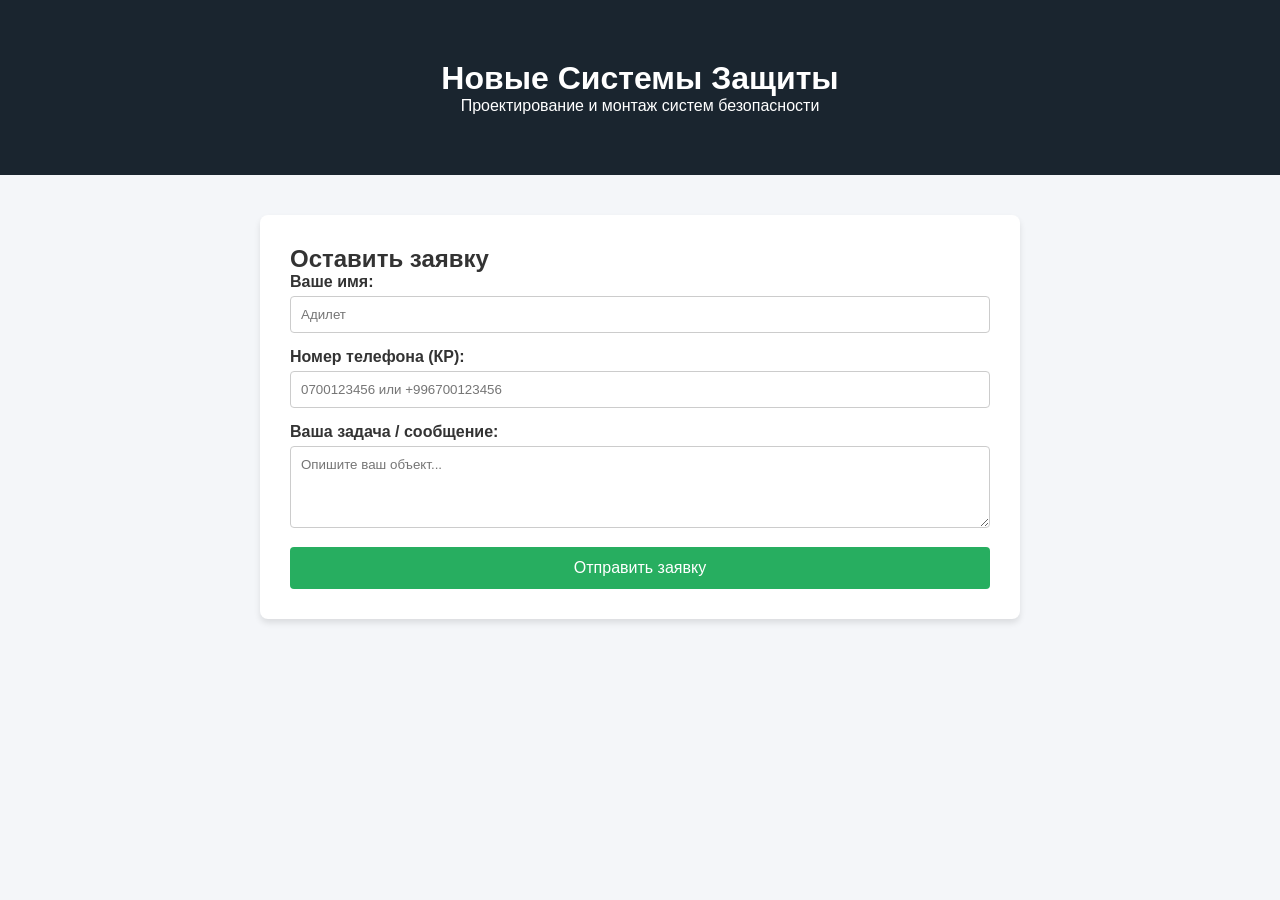
==== commit fa0623b1: "Update index.html" ====
--- a/index.html
+++ b/index.html
@@ -3,7 +3,7 @@
 <head>
     <meta charset="UTF-8">
     <meta name="viewport" content="width=device-width, initial-scale=1.0">
-    <title>New Protection Systems — Управление IT-инфраструктурой</title>
+    <title>New Protection Systems</title>
     <link rel="stylesheet" href="style.css">
 </head>
 <body>
@@ -17,22 +17,22 @@
     <main class="container">
         <section class="contact-section">
             <h2>Оставить заявку</h2>
-            <form id="contact-form" action="https://formspree.io/f/xqkvqgzw" method="POST">
+            <form id="contact-form">
                 <div class="form-group">
                     <label for="name">Ваше имя:</label>
-                    <input type="text" id="name" name="name" required placeholder="Адилет">
+                    <input type="text" id="name" name="name" placeholder="Адилет">
                     <small class="error-msg" id="name-error"></small>
                 </div>
 
                 <div class="form-group">
                     <label for="phone">Номер телефона (КР):</label>
-                    <input type="tel" id="phone" name="phone" required placeholder="0700123456 или +996700123456">
+                    <input type="tel" id="phone" name="phone" placeholder="0700123456 или +996700123456">
                     <small class="error-msg" id="phone-error"></small>
                 </div>
 
                 <div class="form-group">
                     <label for="message">Ваша задача / сообщение:</label>
-                    <textarea id="message" name="message" rows="4" required placeholder="Опишите ваш объект..."></textarea>
+                    <textarea id="message" name="message" rows="4" placeholder="Опишите ваш объект..."></textarea>
                     <small class="error-msg" id="message-error"></small>
                 </div>
 
--- a/style.css
+++ b/style.css
@@ -6,221 +6,84 @@
 }
 
 body {
-    background-color: #f0f2f5;
-    color: #1f2937;
-    line-height: 1.6;
+    background-color: #f4f6f9;
+    color: #333;
 }
 
 .container {
-    max-width: 960px;
+    max-width: 800px;
     margin: 0 auto;
-    padding: 0 20px;
+    padding: 20px;
 }
 
-/* Шапка */
 .header {
-    background: linear-gradient(135deg, #0f172a 0%, #1e3a8a 100%);
-    color: #ffffff;
-    padding: 50px 0;
+    background: #1a252f;
+    color: #fff;
+    padding: 40px 0;
     text-align: center;
 }
 
-.header h1 {
-    font-size: 2.2rem;
-    margin-bottom: 10px;
-}
-
-.header p {
-    font-size: 1.1rem;
-    color: #cbd5e1;
-}
-
-/* Карточки услуг */
-.services {
-    display: grid;
-    grid-template-columns: repeat(auto-fit, minmax(260px, 1fr));
-    gap: 20px;
-    margin-top: -30px;
-}
-
-.service-card {
-    background: #ffffff;
-    padding: 25px;
-    border-radius: 10px;
-    box-shadow: 0 4px 12px rgba(0, 0, 0, 0.08);
-    text-align: center;
-}
-
-.service-card i {
-    font-size: 2rem;
-    color: #2563eb;
-    margin-bottom: 15px;
-}
-
-.service-card h3 {
-    margin-bottom: 10px;
-    font-size: 1.2rem;
-}
-
-/* Секция формы */
 .contact-section {
-    background: #ffffff;
-    padding: 35px;
-    border-radius: 12px;
-    margin: 40px auto;
-    max-width: 600px;
-    box-shadow: 0 6px 20px rgba(0, 0, 0, 0.08);
-}
-
-.contact-section h2 {
-    text-align: center;
-    margin-bottom: 5px;
-    color: #0f172a;
-}
-
-.subtitle {
-    text-align: center;
-    color: #64748b;
-    font-size: 0.95rem;
-    margin-bottom: 25px;
+    background: #fff;
+    padding: 30px;
+    border-radius: 8px;
+    margin-top: 20px;
+    box-shadow: 0 4px 6px rgba(0,0,0,0.1);
 }
 
 .form-group {
-    margin-bottom: 18px;
+    margin-bottom: 15px;
 }
 
 label {
     display: block;
-    margin-bottom: 6px;
-    font-weight: 600;
-    font-size: 0.95rem;
+    margin-bottom: 5px;
+    font-weight: bold;
 }
 
 input, textarea {
     width: 100%;
-    padding: 12px 14px;
-    border: 1.5px solid #cbd5e1;
-    border-radius: 8px;
-    font-size: 1rem;
-    transition: border-color 0.2s;
+    padding: 10px;
+    border: 1px solid #ccc;
+    border-radius: 4px;
 }
 
-input:focus, textarea:focus {
-    outline: none;
-    border-color: #2563eb;
-}
-
-/* Стили ошибок */
 input.invalid, textarea.invalid {
-    border-color: #dc2626;
-    background-color: #fef2f2;
+    border-color: #e74c3c;
 }
 
 .error-msg {
-    color: #dc2626;
-    font-size: 0.85rem;
+    color: #e74c3c;
+    font-size: 12px;
     display: block;
-    margin-top: 5px;
-    min-height: 18px;
+    margin-top: 4px;
 }
 
-/* Кнопка */
 button {
-    background: #16a34a;
-    color: #ffffff;
+    background: #27ae60;
+    color: #fff;
     border: none;
-    padding: 14px;
-    border-radius: 8px;
+    padding: 12px 20px;
+    border-radius: 4px;
     cursor: pointer;
     width: 100%;
-    font-size: 1.05rem;
-    font-weight: 600;
-    transition: background 0.2s;
+    font-size: 16px;
 }
 
 button:hover {
-    background: #15803d;
+    background: #219150;
 }
 
-button:disabled {
-    background: #94a3b8;
-    cursor: not-allowed;
-}
-
-/* Уведомления статуса */
 .status-hidden {
     display: none;
 }
 
 .status-success {
     display: block;
-    margin-top: 20px;
-    padding: 16px;
-    background: #dcfce7;
-    color: #166534;
-    border: 1px solid #86efac;
-    border-radius: 8px;
+    margin-top: 15px;
+    padding: 12px;
+    background: #d4edda;
+    color: #155724;
+    border-radius: 4px;
     text-align: center;
-    font-weight: 600;
 }
-
-.status-error {
-    display: block;
-    margin-top: 20px;
-    padding: 16px;
-    background: #fee2e2;
-    color: #991b1b;
-    border: 1px solid #fca5a5;
-    border-radius: 8px;
-    text-align: center;
-    font-weight: 600;
-}
-
-/* Футер */
-.footer {
-    background: #0f172a;
-    color: #cbd5e1;
-    padding-top: 40px;
-    margin-top: 50px;
-}
-
-.footer-grid {
-    display: grid;
-    grid-template-columns: repeat(auto-fit, minmax(250px, 1fr));
-    gap: 30px;
-    padding-bottom: 30px;
-}
-
-.footer-col h4 {
-    color: #ffffff;
-    margin-bottom: 15px;
-    font-size: 1.1rem;
-}
-
-.footer-col p {
-    margin-bottom: 8px;
-    font-size: 0.95rem;
-}
-
-.footer-col a {
-    color: #38bdf8;
-    text-decoration: none;
-}
-
-.highlight-time {
-    color: #4ade80;
-    font-weight: bold;
-}
-
-.small-text {
-    font-size: 0.85rem;
-    color: #94a3b8;
-}
-
-.footer-bottom {
-    background: #020617;
-    padding: 15px 0;
-    text-align: center;
-    font-size: 0.85rem;
-    color: #64748b;
-}
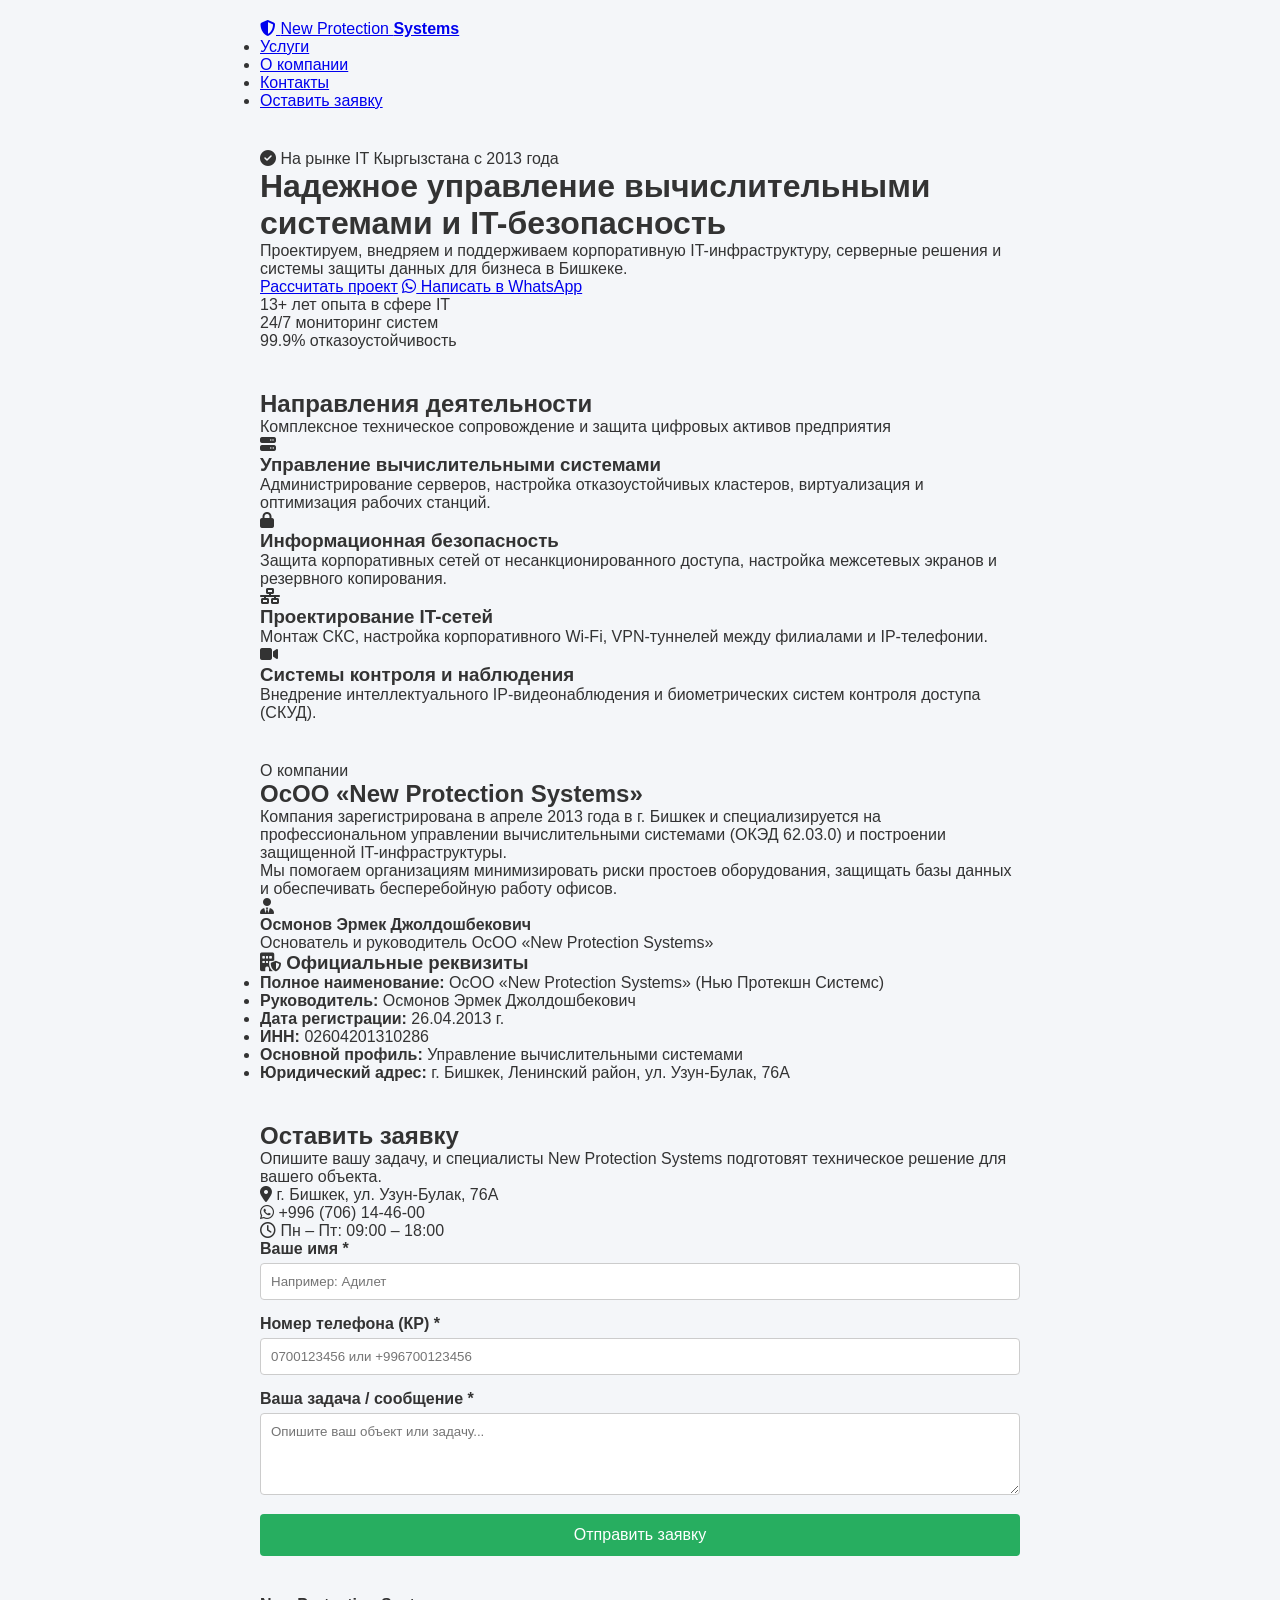
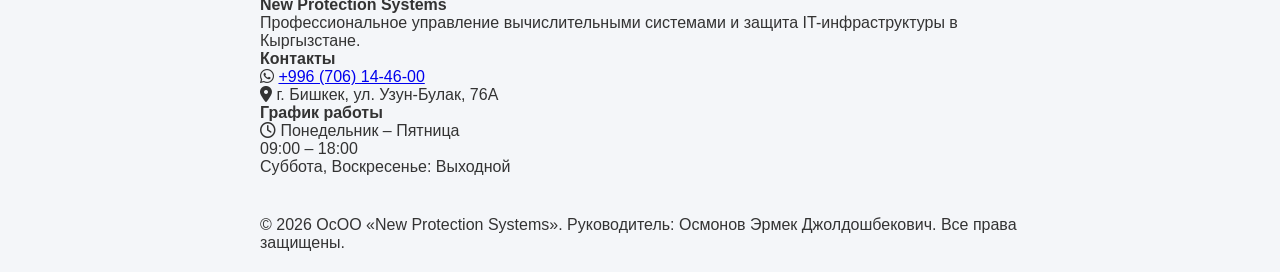
==== commit 90da3e15: "Enhance index.html with navigation and content updates Updated the title and added a navigation bar " ====
--- a/index.html
+++ b/index.html
@@ -3,44 +3,189 @@
 <head>
     <meta charset="UTF-8">
     <meta name="viewport" content="width=device-width, initial-scale=1.0">
-    <title>New Protection Systems</title>
+    <title>New Protection Systems — Управление вычислительными системами и IT-инфраструктурой</title>
+    <link rel="stylesheet" href="https://cdnjs.cloudflare.com/ajax/libs/font-awesome/6.4.0/css/all.min.css">
     <link rel="stylesheet" href="style.css">
 </head>
 <body>
-    <header class="header">
-        <div class="container">
-            <h1>Новые Системы Защиты</h1>
-            <p>Проектирование и монтаж систем безопасности</p>
+
+    <!-- Верхняя панель навигации -->
+    <nav class="navbar">
+        <div class="container nav-content">
+            <a href="#" class="logo">
+                <i class="fa-solid fa-shield-halved"></i>
+                <span>New Protection <strong>Systems</strong></span>
+            </a>
+            <ul class="nav-links">
+                <li><a href="#services">Услуги</a></li>
+                <li><a href="#about">О компании</a></li>
+                <li><a href="#contacts">Контакты</a></li>
+                <li><a href="#order" class="nav-btn">Оставить заявку</a></li>
+            </ul>
+        </div>
+    </nav>
+
+    <!-- Главный экран (Hero) -->
+    <header class="hero">
+        <div class="container hero-content">
+            <div class="badge"><i class="fa-solid fa-circle-check"></i> На рынке IT Кыргызстана с 2013 года</div>
+            <h1>Надежное управление вычислительными системами и IT-безопасность</h1>
+            <p>Проектируем, внедряем и поддерживаем корпоративную IT-инфраструктуру, серверные решения и системы защиты данных для бизнеса в Бишкеке.</p>
+            <div class="hero-actions">
+                <a href="#order" class="btn-primary">Рассчитать проект</a>
+                <a href="https://wa.me/996706144600" target="_blank" class="btn-secondary">
+                    <i class="fa-brands fa-whatsapp"></i> Написать в WhatsApp
+                </a>
+            </div>
+
+            <div class="stats-grid">
+                <div class="stat-item">
+                    <span class="stat-number">13+ лет</span>
+                    <span class="stat-label">опыта в сфере IT</span>
+                </div>
+                <div class="stat-item">
+                    <span class="stat-number">24/7</span>
+                    <span class="stat-label">мониторинг систем</span>
+                </div>
+                <div class="stat-item">
+                    <span class="stat-number">99.9%</span>
+                    <span class="stat-label">отказоустойчивость</span>
+                </div>
+            </div>
         </div>
     </header>
 
-    <main class="container">
-        <section class="contact-section">
-            <h2>Оставить заявку</h2>
-            <form id="contact-form">
-                <div class="form-group">
-                    <label for="name">Ваше имя:</label>
-                    <input type="text" id="name" name="name" placeholder="Адилет">
-                    <small class="error-msg" id="name-error"></small>
+    <!-- Раздел услуг -->
+    <section id="services" class="section">
+        <div class="container">
+            <div class="section-header">
+                <h2>Направления деятельности</h2>
+                <p>Комплексное техническое сопровождение и защита цифровых активов предприятия</p>
+            </div>
+            <div class="services-grid">
+                <div class="service-card">
+                    <div class="icon-box"><i class="fa-solid fa-server"></i></div>
+                    <h3>Управление вычислительными системами</h3>
+                    <p>Администрирование серверов, настройка отказоустойчивых кластеров, виртуализация и оптимизация рабочих станций.</p>
+                </div>
+                <div class="service-card">
+                    <div class="icon-box"><i class="fa-solid fa-lock"></i></div>
+                    <h3>Информационная безопасность</h3>
+                    <p>Защита корпоративных сетей от несанкционированного доступа, настройка межсетевых экранов и резервного копирования.</p>
+                </div>
+                <div class="service-card">
+                    <div class="icon-box"><i class="fa-solid fa-network-wired"></i></div>
+                    <h3>Проектирование IT-сетей</h3>
+                    <p>Монтаж СКС, настройка корпоративного Wi-Fi, VPN-туннелей между филиалами и IP-телефонии.</p>
+                </div>
+                <div class="service-card">
+                    <div class="icon-box"><i class="fa-solid fa-video"></i></div>
+                    <h3>Системы контроля и наблюдения</h3>
+                    <p>Внедрение интеллектуального IP-видеонаблюдения и биометрических систем контроля доступа (СКУД).</p>
+                </div>
+            </div>
+        </div>
+    </section>
+
+    <!-- Раздел о компании и руководителе -->
+    <section id="about" class="section section-alt">
+        <div class="container about-grid">
+            <div class="about-text">
+                <span class="section-tag">О компании</span>
+                <h2>ОсОО «New Protection Systems»</h2>
+                <p>Компания зарегистрирована в апреле 2013 года в г. Бишкек и специализируется на профессиональном управлении вычислительными системами (ОКЭД 62.03.0) и построении защищенной IT-инфраструктуры.</p>
+                <p>Мы помогаем организациям минимизировать риски простоев оборудования, защищать базы данных и обеспечивать бесперебойную работу офисов.</p>
+                
+                <div class="director-card">
+                    <div class="director-avatar"><i class="fa-solid fa-user-tie"></i></div>
+                    <div>
+                        <h4>Осмонов Эрмек Джолдошбекович</h4>
+                        <p>Основатель и руководитель ОсОО «New Protection Systems»</p>
+                    </div>
+                </div>
+            </div>
+
+            <div class="requisites-box">
+                <h3><i class="fa-solid fa-building-shield"></i> Официальные реквизиты</h3>
+                <ul>
+                    <li><strong>Полное наименование:</strong> ОсОО «New Protection Systems» (Нью Протекшн Системс)</li>
+                    <li><strong>Руководитель:</strong> Осмонов Эрмек Джолдошбекович</li>
+                    <li><strong>Дата регистрации:</strong> 26.04.2013 г.</li>
+                    <li><strong>ИНН:</strong> 02604201310286</li>
+                    <li><strong>Основной профиль:</strong> Управление вычислительными системами</li>
+                    <li><strong>Юридический адрес:</strong> г. Бишкек, Ленинский район, ул. Узун-Булак, 76А</li>
+                </ul>
+            </div>
+        </div>
+    </section>
+
+    <!-- Секция заявки -->
+    <section id="order" class="section">
+        <div class="container">
+            <div class="form-wrapper">
+                <div class="form-info">
+                    <h2>Оставить заявку</h2>
+                    <p>Опишите вашу задачу, и специалисты New Protection Systems подготовят техническое решение для вашего объекта.</p>
+                    <div class="contact-mini">
+                        <p><i class="fa-solid fa-location-dot"></i> г. Бишкек, ул. Узун-Булак, 76А</p>
+                        <p><i class="fa-brands fa-whatsapp"></i> +996 (706) 14-46-00</p>
+                        <p><i class="fa-regular fa-clock"></i> Пн – Пт: 09:00 – 18:00</p>
+                    </div>
                 </div>
 
-                <div class="form-group">
-                    <label for="phone">Номер телефона (КР):</label>
-                    <input type="tel" id="phone" name="phone" placeholder="0700123456 или +996700123456">
-                    <small class="error-msg" id="phone-error"></small>
+                <div class="form-box">
+                    <form id="contact-form">
+                        <div class="form-group">
+                            <label for="name">Ваше имя *</label>
+                            <input type="text" id="name" name="name" placeholder="Например: Адилет">
+                            <small class="error-msg" id="name-error"></small>
+                        </div>
+
+                        <div class="form-group">
+                            <label for="phone">Номер телефона (КР) *</label>
+                            <input type="tel" id="phone" name="phone" placeholder="0700123456 или +996700123456">
+                            <small class="error-msg" id="phone-error"></small>
+                        </div>
+
+                        <div class="form-group">
+                            <label for="message">Ваша задача / сообщение *</label>
+                            <textarea id="message" name="message" rows="4" placeholder="Опишите ваш объект или задачу..."></textarea>
+                            <small class="error-msg" id="message-error"></small>
+                        </div>
+
+                        <button type="submit" id="submit-btn">Отправить заявку</button>
+                    </form>
+                    <div id="status-message" class="status-hidden"></div>
                 </div>
+            </div>
+        </div>
+    </section>
 
-                <div class="form-group">
-                    <label for="message">Ваша задача / сообщение:</label>
-                    <textarea id="message" name="message" rows="4" placeholder="Опишите ваш объект..."></textarea>
-                    <small class="error-msg" id="message-error"></small>
-                </div>
-
-                <button type="submit" id="submit-btn">Отправить заявку</button>
-            </form>
-            <div id="status-message" class="status-hidden"></div>
-        </section>
-    </main>
+    <!-- Футер -->
+    <footer id="contacts" class="footer">
+        <div class="container footer-grid">
+            <div class="footer-col">
+                <h4>New Protection Systems</h4>
+                <p>Профессиональное управление вычислительными системами и защита IT-инфраструктуры в Кыргызстане.</p>
+            </div>
+            <div class="footer-col">
+                <h4>Контакты</h4>
+                <p><i class="fa-brands fa-whatsapp"></i> <a href="https://wa.me/996706144600" target="_blank">+996 (706) 14-46-00</a></p>
+                <p><i class="fa-solid fa-location-dot"></i> г. Бишкек, ул. Узун-Булак, 76А</p>
+            </div>
+            <div class="footer-col">
+                <h4>График работы</h4>
+                <p><i class="fa-regular fa-clock"></i> Понедельник – Пятница</p>
+                <p class="highlight-time">09:00 – 18:00</p>
+                <p class="small-text">Суббота, Воскресенье: Выходной</p>
+            </div>
+        </div>
+        <div class="footer-bottom">
+            <div class="container">
+                <p>&copy; 2026 ОсОО «New Protection Systems». Руководитель: Осмонов Эрмек Джолдошбекович. Все права защищены.</p>
+            </div>
+        </div>
+    </footer>
 
     <script src="script.js"></script>
 </body>
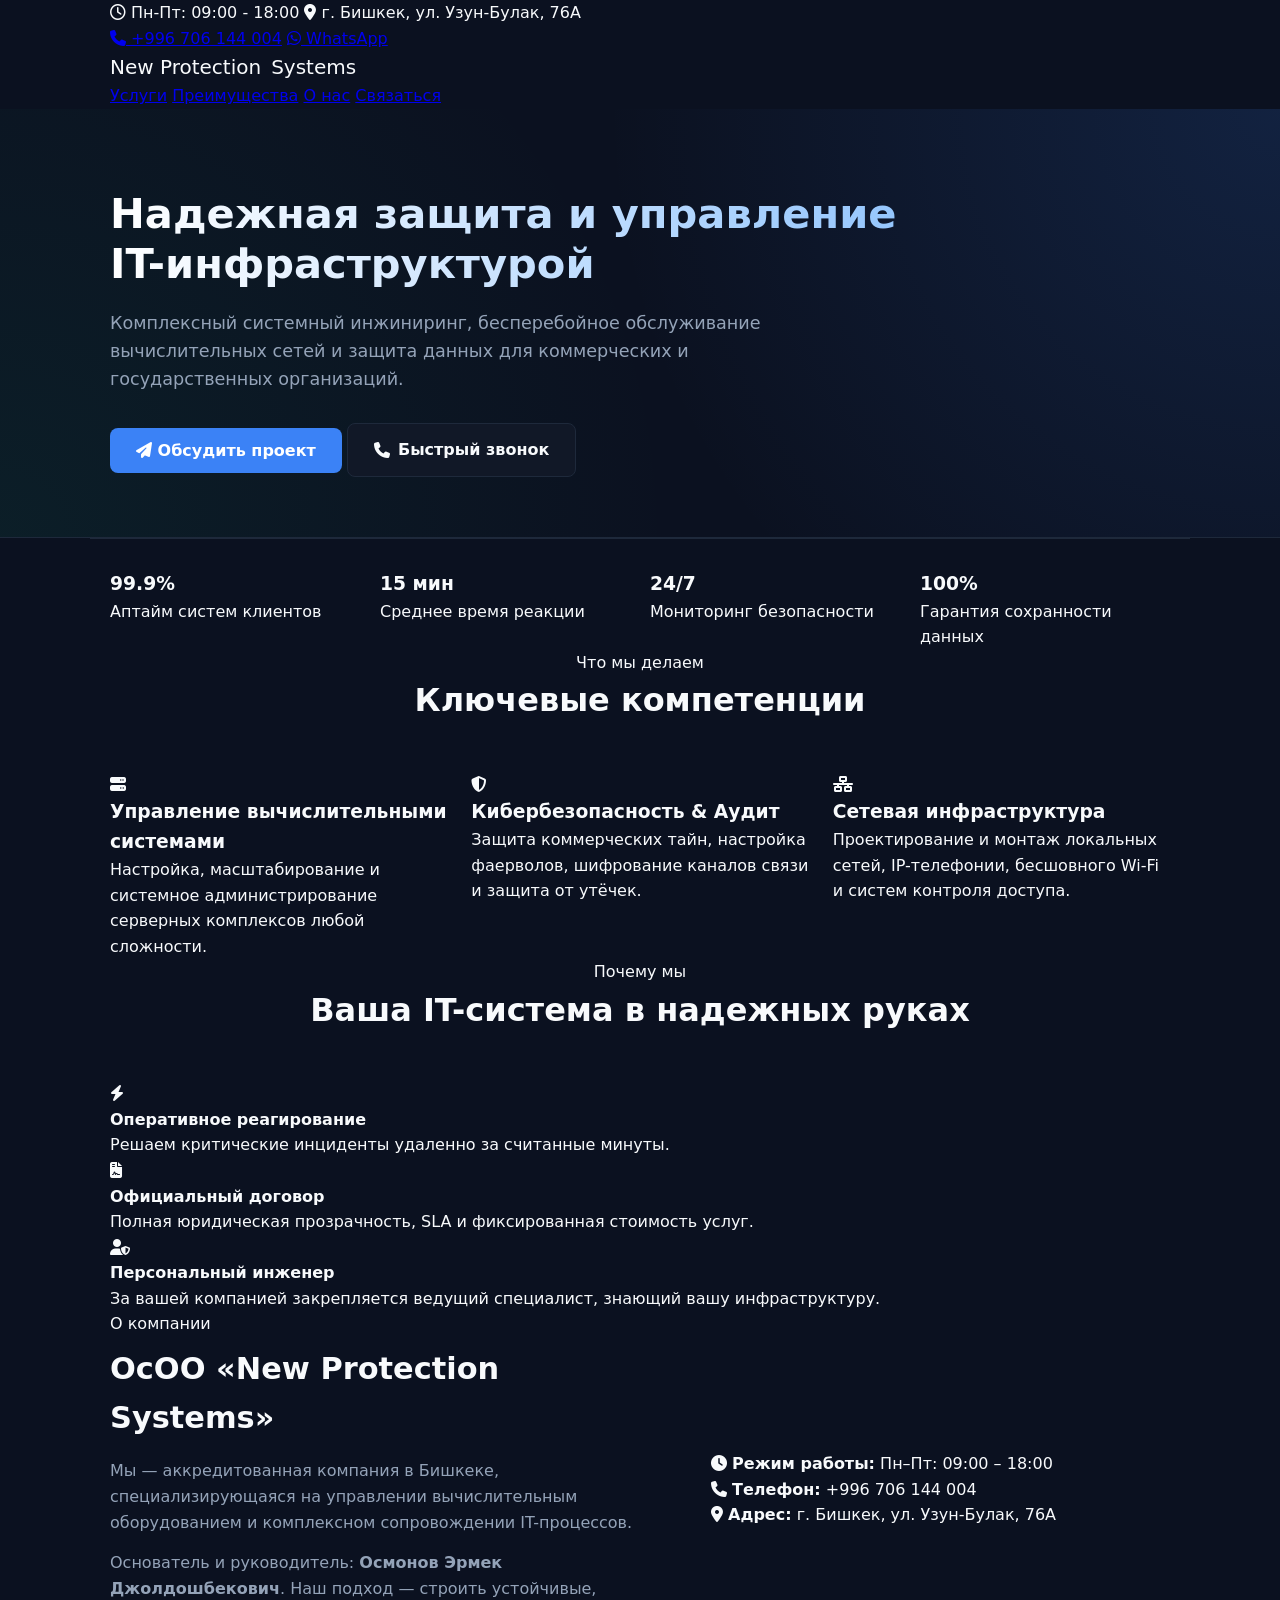
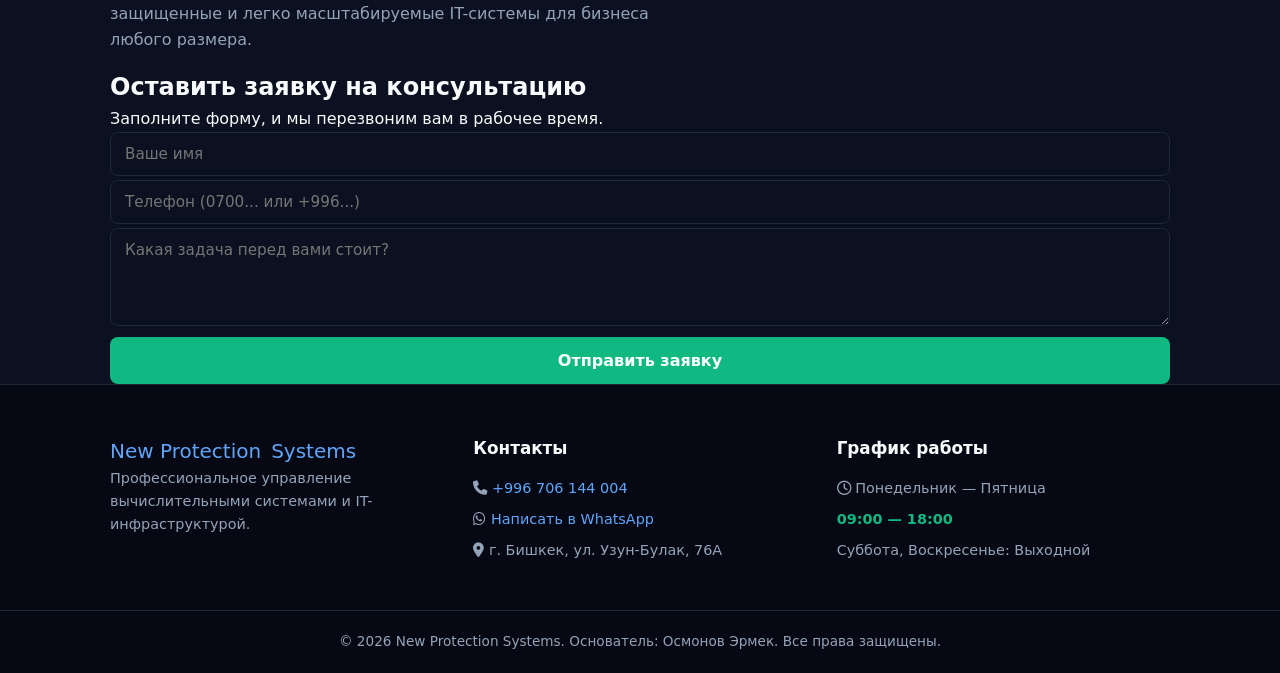
==== commit 99652b3a: "Update index.html" ====
--- a/index.html
+++ b/index.html
@@ -3,186 +3,205 @@
 <head>
     <meta charset="UTF-8">
     <meta name="viewport" content="width=device-width, initial-scale=1.0">
-    <title>New Protection Systems — Управление вычислительными системами и IT-инфраструктурой</title>
+    <title>New Protection Systems — IT-решения и безопасность</title>
+    <link rel="stylesheet" href="style.css">
     <link rel="stylesheet" href="https://cdnjs.cloudflare.com/ajax/libs/font-awesome/6.4.0/css/all.min.css">
-    <link rel="stylesheet" href="style.css">
 </head>
 <body>
 
-    <!-- Верхняя панель навигации -->
-    <nav class="navbar">
-        <div class="container nav-content">
-            <a href="#" class="logo">
-                <i class="fa-solid fa-shield-halved"></i>
-                <span>New Protection <strong>Systems</strong></span>
-            </a>
-            <ul class="nav-links">
-                <li><a href="#services">Услуги</a></li>
-                <li><a href="#about">О компании</a></li>
-                <li><a href="#contacts">Контакты</a></li>
-                <li><a href="#order" class="nav-btn">Оставить заявку</a></li>
-            </ul>
-        </div>
-    </nav>
-
-    <!-- Главный экран (Hero) -->
-    <header class="hero">
+    <!-- Верхняя инфо-строка -->
+    <div class="top-bar">
+        <div class="container top-bar-content">
+            <div class="top-info">
+                <span><i class="fa-regular fa-clock"></i> Пн-Пт: 09:00 - 18:00</span>
+                <span><i class="fa-solid fa-location-dot"></i> г. Бишкек, ул. Узун-Булак, 76А</span>
+            </div>
+            <div class="top-contacts">
+                <a href="tel:+996706144004"><i class="fa-solid fa-phone"></i> +996 706 144 004</a>
+                <a href="https://wa.me/996706144004" target="_blank" class="wa-link"><i class="fa-brands fa-whatsapp"></i> WhatsApp</a>
+            </div>
+        </div>
+    </div>
+
+    <!-- Навигация -->
+    <header class="header">
+        <div class="container nav-container">
+            <a href="#" class="logo">New Protection <span>Systems</span></a>
+            <nav class="nav">
+                <a href="#services">Услуги</a>
+                <a href="#advantages">Преимущества</a>
+                <a href="#about">О нас</a>
+                <a href="#contact" class="btn-nav">Связаться</a>
+            </nav>
+        </div>
+    </header>
+
+    <!-- Главный экран -->
+    <section class="hero">
+        <div class="hero-glow"></div>
         <div class="container hero-content">
-            <div class="badge"><i class="fa-solid fa-circle-check"></i> На рынке IT Кыргызстана с 2013 года</div>
-            <h1>Надежное управление вычислительными системами и IT-безопасность</h1>
-            <p>Проектируем, внедряем и поддерживаем корпоративную IT-инфраструктуру, серверные решения и системы защиты данных для бизнеса в Бишкеке.</p>
-            <div class="hero-actions">
-                <a href="#order" class="btn-primary">Рассчитать проект</a>
-                <a href="https://wa.me/996706144600" target="_blank" class="btn-secondary">
-                    <i class="fa-brands fa-whatsapp"></i> Написать в WhatsApp
-                </a>
-            </div>
-
-            <div class="stats-grid">
-                <div class="stat-item">
-                    <span class="stat-number">13+ лет</span>
-                    <span class="stat-label">опыта в сфере IT</span>
-                </div>
-                <div class="stat-item">
-                    <span class="stat-number">24/7</span>
-                    <span class="stat-label">мониторинг систем</span>
-                </div>
-                <div class="stat-item">
-                    <span class="stat-number">99.9%</span>
-                    <span class="stat-label">отказоустойчивость</span>
-                </div>
-            </div>
-        </div>
-    </header>
-
-    <!-- Раздел услуг -->
-    <section id="services" class="section">
+            <h1>Надежная защита и управление <span class="gradient-text">IT-инфраструктурой</span></h1>
+            <p>Комплексный системный инжиниринг, бесперебойное обслуживание вычислительных сетей и защита данных для коммерческих и государственных организаций.</p>
+            <div class="hero-buttons">
+                <a href="#contact" class="btn-primary"><i class="fa-solid fa-paper-plane"></i> Обсудить проект</a>
+                <a href="tel:+996706144004" class="btn-secondary"><i class="fa-solid fa-phone"></i> Быстрый звонок</a>
+            </div>
+        </div>
+    </section>
+
+    <!-- Секция Цифр / Статистики -->
+    <section class="stats">
+        <div class="container stats-grid">
+            <div class="stat-card">
+                <h3>99.9%</h3>
+                <p>Аптайм систем клиентов</p>
+            </div>
+            <div class="stat-card">
+                <h3>15 мин</h3>
+                <p>Среднее время реакции</p>
+            </div>
+            <div class="stat-card">
+                <h3>24/7</h3>
+                <p>Мониторинг безопасности</p>
+            </div>
+            <div class="stat-card">
+                <h3>100%</h3>
+                <p>Гарантия сохранности данных</p>
+            </div>
+        </div>
+    </section>
+
+    <!-- Услуги -->
+    <section id="services" class="services">
         <div class="container">
             <div class="section-header">
-                <h2>Направления деятельности</h2>
-                <p>Комплексное техническое сопровождение и защита цифровых активов предприятия</p>
+                <span class="sub-title">Что мы делаем</span>
+                <h2 class="section-title">Ключевые компетенции</h2>
             </div>
             <div class="services-grid">
-                <div class="service-card">
-                    <div class="icon-box"><i class="fa-solid fa-server"></i></div>
+                <div class="card">
+                    <div class="card-icon"><i class="fa-solid fa-server"></i></div>
                     <h3>Управление вычислительными системами</h3>
-                    <p>Администрирование серверов, настройка отказоустойчивых кластеров, виртуализация и оптимизация рабочих станций.</p>
-                </div>
-                <div class="service-card">
-                    <div class="icon-box"><i class="fa-solid fa-lock"></i></div>
-                    <h3>Информационная безопасность</h3>
-                    <p>Защита корпоративных сетей от несанкционированного доступа, настройка межсетевых экранов и резервного копирования.</p>
-                </div>
-                <div class="service-card">
-                    <div class="icon-box"><i class="fa-solid fa-network-wired"></i></div>
-                    <h3>Проектирование IT-сетей</h3>
-                    <p>Монтаж СКС, настройка корпоративного Wi-Fi, VPN-туннелей между филиалами и IP-телефонии.</p>
-                </div>
-                <div class="service-card">
-                    <div class="icon-box"><i class="fa-solid fa-video"></i></div>
-                    <h3>Системы контроля и наблюдения</h3>
-                    <p>Внедрение интеллектуального IP-видеонаблюдения и биометрических систем контроля доступа (СКУД).</p>
-                </div>
-            </div>
-        </div>
-    </section>
-
-    <!-- Раздел о компании и руководителе -->
-    <section id="about" class="section section-alt">
+                    <p>Настройка, масштабирование и системное администрирование серверных комплексов любой сложности.</p>
+                </div>
+                <div class="card">
+                    <div class="card-icon"><i class="fa-solid fa-shield-halved"></i></div>
+                    <h3>Кибербезопасность & Аудит</h3>
+                    <p>Защита коммерческих тайн, настройка фаерволов, шифрование каналов связи и защита от утёчек.</p>
+                </div>
+                <div class="card">
+                    <div class="card-icon"><i class="fa-solid fa-network-wired"></i></div>
+                    <h3>Сетевая инфраструктура</h3>
+                    <p>Проектирование и монтаж локальных сетей, IP-телефонии, бесшовного Wi-Fi и систем контроля доступа.</p>
+                </div>
+            </div>
+        </div>
+    </section>
+
+    <!-- Преимущества -->
+    <section id="advantages" class="advantages">
+        <div class="container">
+            <div class="section-header">
+                <span class="sub-title">Почему мы</span>
+                <h2 class="section-title">Ваша IT-система в надежных руках</h2>
+            </div>
+            <div class="advantages-grid">
+                <div class="adv-item">
+                    <i class="fa-solid fa-bolt"></i>
+                    <div>
+                        <h4>Оперативное реагирование</h4>
+                        <p>Решаем критические инциденты удаленно за считанные минуты.</p>
+                    </div>
+                </div>
+                <div class="adv-item">
+                    <i class="fa-solid fa-file-contract"></i>
+                    <div>
+                        <h4>Официальный договор</h4>
+                        <p>Полная юридическая прозрачность, SLA и фиксированная стоимость услуг.</p>
+                    </div>
+                </div>
+                <div class="adv-item">
+                    <i class="fa-solid fa-user-shield"></i>
+                    <div>
+                        <h4>Персональный инженер</h4>
+                        <p>За вашей компанией закрепляется ведущий специалист, знающий вашу инфраструктуру.</p>
+                    </div>
+                </div>
+            </div>
+        </div>
+    </section>
+
+    <!-- О нас -->
+    <section id="about" class="about">
         <div class="container about-grid">
             <div class="about-text">
-                <span class="section-tag">О компании</span>
+                <span class="sub-title">О компании</span>
                 <h2>ОсОО «New Protection Systems»</h2>
-                <p>Компания зарегистрирована в апреле 2013 года в г. Бишкек и специализируется на профессиональном управлении вычислительными системами (ОКЭД 62.03.0) и построении защищенной IT-инфраструктуры.</p>
-                <p>Мы помогаем организациям минимизировать риски простоев оборудования, защищать базы данных и обеспечивать бесперебойную работу офисов.</p>
+                <p>Мы — аккредитованная компания в Бишкеке, специализирующаяся на управлении вычислительным оборудованием и комплексном сопровождении IT-процессов.</p>
+                <p>Основатель и руководитель: <strong>Осмонов Эрмек Джолдошбекович</strong>. Наш подход — строить устойчивые, защищенные и легко масштабируемые IT-системы для бизнеса любого размера.</p>
+            </div>
+            <div class="about-box">
+                <div class="info-row"><i class="fa-solid fa-clock"></i> <span><strong>Режим работы:</strong> Пн–Пт: 09:00 – 18:00</span></div>
+                <div class="info-row"><i class="fa-solid fa-phone"></i> <span><strong>Телефон:</strong> +996 706 144 004</span></div>
+                <div class="info-row"><i class="fa-solid fa-location-dot"></i> <span><strong>Адрес:</strong> г. Бишкек, ул. Узун-Булак, 76А</span></div>
+            </div>
+        </div>
+    </section>
+
+    <!-- Контакты и форма с проверкой -->
+    <section id="contact" class="contact">
+        <div class="container">
+            <div class="contact-box">
+                <h2>Оставить заявку на консультацию</h2>
+                <p>Заполните форму, и мы перезвоним вам в рабочее время.</p>
                 
-                <div class="director-card">
-                    <div class="director-avatar"><i class="fa-solid fa-user-tie"></i></div>
-                    <div>
-                        <h4>Осмонов Эрмек Джолдошбекович</h4>
-                        <p>Основатель и руководитель ОсОО «New Protection Systems»</p>
-                    </div>
-                </div>
-            </div>
-
-            <div class="requisites-box">
-                <h3><i class="fa-solid fa-building-shield"></i> Официальные реквизиты</h3>
-                <ul>
-                    <li><strong>Полное наименование:</strong> ОсОО «New Protection Systems» (Нью Протекшн Системс)</li>
-                    <li><strong>Руководитель:</strong> Осмонов Эрмек Джолдошбекович</li>
-                    <li><strong>Дата регистрации:</strong> 26.04.2013 г.</li>
-                    <li><strong>ИНН:</strong> 02604201310286</li>
-                    <li><strong>Основной профиль:</strong> Управление вычислительными системами</li>
-                    <li><strong>Юридический адрес:</strong> г. Бишкек, Ленинский район, ул. Узун-Булак, 76А</li>
-                </ul>
-            </div>
-        </div>
-    </section>
-
-    <!-- Секция заявки -->
-    <section id="order" class="section">
-        <div class="container">
-            <div class="form-wrapper">
-                <div class="form-info">
-                    <h2>Оставить заявку</h2>
-                    <p>Опишите вашу задачу, и специалисты New Protection Systems подготовят техническое решение для вашего объекта.</p>
-                    <div class="contact-mini">
-                        <p><i class="fa-solid fa-location-dot"></i> г. Бишкек, ул. Узун-Булак, 76А</p>
-                        <p><i class="fa-brands fa-whatsapp"></i> +996 (706) 14-46-00</p>
-                        <p><i class="fa-regular fa-clock"></i> Пн – Пт: 09:00 – 18:00</p>
-                    </div>
-                </div>
-
-                <div class="form-box">
-                    <form id="contact-form">
-                        <div class="form-group">
-                            <label for="name">Ваше имя *</label>
-                            <input type="text" id="name" name="name" placeholder="Например: Адилет">
+                <form class="contact-form" id="contact-form" novalidate>
+                    <div class="input-row">
+                        <div class="field-wrap">
+                            <input type="text" id="name" placeholder="Ваше имя">
                             <small class="error-msg" id="name-error"></small>
                         </div>
-
-                        <div class="form-group">
-                            <label for="phone">Номер телефона (КР) *</label>
-                            <input type="tel" id="phone" name="phone" placeholder="0700123456 или +996700123456">
+                        <div class="field-wrap">
+                            <input type="tel" id="phone" placeholder="Телефон (0700... или +996...)">
                             <small class="error-msg" id="phone-error"></small>
                         </div>
-
-                        <div class="form-group">
-                            <label for="message">Ваша задача / сообщение *</label>
-                            <textarea id="message" name="message" rows="4" placeholder="Опишите ваш объект или задачу..."></textarea>
-                            <small class="error-msg" id="message-error"></small>
-                        </div>
-
-                        <button type="submit" id="submit-btn">Отправить заявку</button>
-                    </form>
-                    <div id="status-message" class="status-hidden"></div>
-                </div>
-            </div>
-        </div>
-    </section>
-
-    <!-- Футер -->
-    <footer id="contacts" class="footer">
+                    </div>
+                    <div class="field-wrap">
+                        <textarea id="message" placeholder="Какая задача перед вами стоит?" rows="4"></textarea>
+                        <small class="error-msg" id="message-error"></small>
+                    </div>
+                    <button type="submit" class="btn-primary btn-submit">Отправить заявку</button>
+                </form>
+
+                <!-- Уведомление об отправке -->
+                <div id="status-message" class="status-hidden"></div>
+            </div>
+        </div>
+    </section>
+
+    <!-- Детализированный подвал -->
+    <footer class="footer">
         <div class="container footer-grid">
             <div class="footer-col">
-                <h4>New Protection Systems</h4>
-                <p>Профессиональное управление вычислительными системами и защита IT-инфраструктуры в Кыргызстане.</p>
+                <a href="#" class="logo">New Protection <span>Systems</span></a>
+                <p>Профессиональное управление вычислительными системами и IT-инфраструктурой.</p>
             </div>
             <div class="footer-col">
                 <h4>Контакты</h4>
-                <p><i class="fa-brands fa-whatsapp"></i> <a href="https://wa.me/996706144600" target="_blank">+996 (706) 14-46-00</a></p>
+                <p><i class="fa-solid fa-phone"></i> <a href="tel:+996706144004">+996 706 144 004</a></p>
+                <p><i class="fa-brands fa-whatsapp"></i> <a href="https://wa.me/996706144004" target="_blank">Написать в WhatsApp</a></p>
                 <p><i class="fa-solid fa-location-dot"></i> г. Бишкек, ул. Узун-Булак, 76А</p>
             </div>
             <div class="footer-col">
                 <h4>График работы</h4>
-                <p><i class="fa-regular fa-clock"></i> Понедельник – Пятница</p>
-                <p class="highlight-time">09:00 – 18:00</p>
+                <p><i class="fa-regular fa-clock"></i> Понедельник — Пятница</p>
+                <p class="highlight-time">09:00 — 18:00</p>
                 <p class="small-text">Суббота, Воскресенье: Выходной</p>
             </div>
         </div>
         <div class="footer-bottom">
             <div class="container">
-                <p>&copy; 2026 ОсОО «New Protection Systems». Руководитель: Осмонов Эрмек Джолдошбекович. Все права защищены.</p>
+                <p>&copy; 2026 New Protection Systems. Основатель: Осмонов Эрмек. Все права защищены.</p>
             </div>
         </div>
     </footer>
--- a/style.css
+++ b/style.css
@@ -1,77 +1,448 @@
+:root {
+    --bg-dark: #0b1120;
+    --bg-card: #111827;
+    --bg-alt: #0f172a;
+    --accent: #3b82f6;
+    --accent-hover: #2563eb;
+    --green: #10b981;
+    --text-main: #f8fafc;
+    --text-muted: #94a3b8;
+    --border: #1e293b;
+}
+
 * {
     box-sizing: border-box;
     margin: 0;
     padding: 0;
-    font-family: 'Segoe UI', Tahoma, Geneva, Verdana, sans-serif;
+    font-family: 'Segoe UI', system-ui, -apple-system, sans-serif;
+    scroll-behavior: smooth;
 }
 
 body {
-    background-color: #f4f6f9;
-    color: #333;
+    background-color: var(--bg-dark);
+    color: var(--text-main);
+    line-height: 1.6;
 }
 
 .container {
+    max-width: 1100px;
+    margin: 0 auto;
+    padding: 0 20px;
+}
+
+/* Навигация */
+.navbar {
+    background: rgba(11, 17, 32, 0.9);
+    backdrop-filter: blur(10px);
+    border-bottom: 1px solid var(--border);
+    position: sticky;
+    top: 0;
+    z-index: 100;
+}
+
+.nav-content {
+    display: flex;
+    justify-content: space-between;
+    align-items: center;
+    height: 70px;
+}
+
+.logo {
+    color: var(--text-main);
+    text-decoration: none;
+    font-size: 1.25rem;
+    display: flex;
+    align-items: center;
+    gap: 10px;
+}
+
+.logo i {
+    color: var(--accent);
+    font-size: 1.5rem;
+}
+
+.nav-links {
+    list-style: none;
+    display: flex;
+    align-items: center;
+    gap: 25px;
+}
+
+.nav-links a {
+    color: var(--text-muted);
+    text-decoration: none;
+    font-size: 0.95rem;
+    transition: color 0.2s;
+}
+
+.nav-links a:hover {
+    color: var(--text-main);
+}
+
+.nav-btn {
+    background: var(--accent);
+    color: #fff !important;
+    padding: 8px 16px;
+    border-radius: 6px;
+    font-weight: 500;
+}
+
+.nav-btn:hover {
+    background: var(--accent-hover);
+}
+
+/* Главный экран */
+.hero {
+    padding: 80px 0 60px;
+    background: radial-gradient(circle at top right, rgba(59, 130, 246, 0.15), transparent 50%),
+                radial-gradient(circle at bottom left, rgba(16, 185, 129, 0.08), transparent 50%);
+    border-bottom: 1px solid var(--border);
+}
+
+.badge {
+    display: inline-flex;
+    align-items: center;
+    gap: 8px;
+    background: rgba(59, 130, 246, 0.15);
+    color: #60a5fa;
+    border: 1px solid rgba(59, 130, 246, 0.3);
+    padding: 6px 14px;
+    border-radius: 20px;
+    font-size: 0.85rem;
+    margin-bottom: 20px;
+}
+
+.hero h1 {
+    font-size: 2.6rem;
+    line-height: 1.2;
     max-width: 800px;
-    margin: 0 auto;
-    padding: 20px;
-}
-
-.header {
-    background: #1a252f;
+    margin-bottom: 20px;
+    background: linear-gradient(to right, #ffffff, #93c5fd);
+    -webkit-background-clip: text;
+    -webkit-text-fill-color: transparent;
+}
+
+.hero p {
+    color: var(--text-muted);
+    font-size: 1.1rem;
+    max-width: 680px;
+    margin-bottom: 30px;
+}
+
+.hero-actions {
+    display: flex;
+    flex-wrap: wrap;
+    gap: 15px;
+    margin-bottom: 50px;
+}
+
+.btn-primary, .btn-secondary {
+    padding: 13px 26px;
+    border-radius: 8px;
+    text-decoration: none;
+    font-weight: 600;
+    font-size: 1rem;
+    transition: all 0.2s;
+}
+
+.btn-primary {
+    background: var(--accent);
     color: #fff;
-    padding: 40px 0;
+}
+
+.btn-primary:hover {
+    background: var(--accent-hover);
+    transform: translateY(-2px);
+}
+
+.btn-secondary {
+    background: var(--bg-card);
+    color: var(--text-main);
+    border: 1px solid var(--border);
+    display: inline-flex;
+    align-items: center;
+    gap: 8px;
+}
+
+.btn-secondary:hover {
+    border-color: var(--green);
+    color: var(--green);
+}
+
+.stats-grid {
+    display: grid;
+    grid-template-columns: repeat(auto-fit, minmax(180px, 1fr));
+    gap: 20px;
+    padding-top: 30px;
+    border-top: 1px solid var(--border);
+}
+
+.stat-number {
+    display: block;
+    font-size: 1.8rem;
+    font-weight: 700;
+    color: var(--accent);
+}
+
+.stat-label {
+    color: var(--text-muted);
+    font-size: 0.9rem;
+}
+
+/* Секции */
+.section {
+    padding: 70px 0;
+}
+
+.section-alt {
+    background: var(--bg-alt);
+    border-top: 1px solid var(--border);
+    border-bottom: 1px solid var(--border);
+}
+
+.section-header {
     text-align: center;
-}
-
-.contact-section {
-    background: #fff;
-    padding: 30px;
-    border-radius: 8px;
-    margin-top: 20px;
-    box-shadow: 0 4px 6px rgba(0,0,0,0.1);
+    margin-bottom: 45px;
+}
+
+.section-header h2 {
+    font-size: 2rem;
+    margin-bottom: 10px;
+}
+
+.section-header p {
+    color: var(--text-muted);
+}
+
+/* Карточки услуг */
+.services-grid {
+    display: grid;
+    grid-template-columns: repeat(auto-fit, minmax(240px, 1fr));
+    gap: 24px;
+}
+
+.service-card {
+    background: var(--bg-card);
+    border: 1px solid var(--border);
+    padding: 28px;
+    border-radius: 12px;
+    transition: transform 0.2s, border-color 0.2s;
+}
+
+.service-card:hover {
+    transform: translateY(-4px);
+    border-color: var(--accent);
+}
+
+.icon-box {
+    width: 48px;
+    height: 48px;
+    background: rgba(59, 130, 246, 0.15);
+    color: var(--accent);
+    border-radius: 10px;
+    display: flex;
+    align-items: center;
+    justify-content: center;
+    font-size: 1.4rem;
+    margin-bottom: 18px;
+}
+
+.service-card h3 {
+    font-size: 1.15rem;
+    margin-bottom: 10px;
+}
+
+.service-card p {
+    color: var(--text-muted);
+    font-size: 0.92rem;
+}
+
+/* О компании и реквизиты */
+.about-grid {
+    display: grid;
+    grid-template-columns: 1.1fr 0.9fr;
+    gap: 40px;
+    align-items: center;
+}
+
+.section-tag {
+    color: var(--accent);
+    text-transform: uppercase;
+    font-size: 0.85rem;
+    font-weight: 700;
+    letter-spacing: 1px;
+}
+
+.about-text h2 {
+    font-size: 1.9rem;
+    margin: 8px 0 16px;
+}
+
+.about-text p {
+    color: var(--text-muted);
+    margin-bottom: 15px;
+}
+
+.director-card {
+    display: flex;
+    align-items: center;
+    gap: 15px;
+    background: var(--bg-card);
+    border: 1px solid var(--border);
+    padding: 16px 20px;
+    border-radius: 10px;
+    margin-top: 25px;
+}
+
+.director-avatar {
+    width: 50px;
+    height: 50px;
+    background: var(--accent);
+    color: #fff;
+    border-radius: 50%;
+    display: flex;
+    align-items: center;
+    justify-content: center;
+    font-size: 1.3rem;
+    flex-shrink: 0;
+}
+
+.director-card h4 {
+    font-size: 1.05rem;
+    margin-bottom: 2px;
+}
+
+.director-card p {
+    margin: 0;
+    font-size: 0.85rem;
+    color: var(--text-muted);
+}
+
+.requisites-box {
+    background: var(--bg-card);
+    border: 1px solid var(--border);
+    padding: 28px;
+    border-radius: 12px;
+}
+
+.requisites-box h3 {
+    margin-bottom: 18px;
+    font-size: 1.2rem;
+    color: #60a5fa;
+    display: flex;
+    align-items: center;
+    gap: 10px;
+}
+
+.requisites-box ul {
+    list-style: none;
+}
+
+.requisites-box li {
+    padding: 10px 0;
+    border-bottom: 1px solid var(--border);
+    font-size: 0.92rem;
+    color: var(--text-muted);
+}
+
+.requisites-box li:last-child {
+    border-bottom: none;
+}
+
+.requisites-box strong {
+    color: var(--text-main);
+}
+
+/* Форма заявки */
+.form-wrapper {
+    display: grid;
+    grid-template-columns: 0.85fr 1.15fr;
+    gap: 40px;
+    background: var(--bg-card);
+    border: 1px solid var(--border);
+    padding: 40px;
+    border-radius: 16px;
+}
+
+.form-info h2 {
+    font-size: 1.8rem;
+    margin-bottom: 12px;
+}
+
+.form-info > p {
+    color: var(--text-muted);
+    margin-bottom: 25px;
+    font-size: 0.95rem;
+}
+
+.contact-mini p {
+    display: flex;
+    align-items: center;
+    gap: 10px;
+    margin-bottom: 12px;
+    color: var(--text-main);
+    font-size: 0.95rem;
+}
+
+.contact-mini i {
+    color: var(--accent);
+    width: 18px;
 }
 
 .form-group {
-    margin-bottom: 15px;
+    margin-bottom: 16px;
 }
 
 label {
     display: block;
-    margin-bottom: 5px;
-    font-weight: bold;
+    margin-bottom: 6px;
+    font-size: 0.9rem;
+    font-weight: 500;
 }
 
 input, textarea {
     width: 100%;
-    padding: 10px;
-    border: 1px solid #ccc;
-    border-radius: 4px;
+    padding: 12px 14px;
+    background: var(--bg-dark);
+    border: 1px solid var(--border);
+    border-radius: 8px;
+    color: var(--text-main);
+    font-size: 0.95rem;
+    transition: border-color 0.2s;
+}
+
+input:focus, textarea:focus {
+    outline: none;
+    border-color: var(--accent);
 }
 
 input.invalid, textarea.invalid {
-    border-color: #e74c3c;
+    border-color: #ef4444;
+    background: rgba(239, 68, 68, 0.05);
 }
 
 .error-msg {
-    color: #e74c3c;
-    font-size: 12px;
+    color: #f87171;
+    font-size: 0.8rem;
     display: block;
     margin-top: 4px;
 }
 
-button {
-    background: #27ae60;
+button[type="submit"] {
+    background: var(--green);
     color: #fff;
     border: none;
-    padding: 12px 20px;
-    border-radius: 4px;
+    padding: 14px 20px;
+    border-radius: 8px;
     cursor: pointer;
     width: 100%;
-    font-size: 16px;
-}
-
-button:hover {
-    background: #219150;
+    font-size: 1rem;
+    font-weight: 600;
+    transition: background 0.2s;
+}
+
+button[type="submit"]:hover {
+    background: #059669;
 }
 
 .status-hidden {
@@ -81,9 +452,70 @@
 .status-success {
     display: block;
     margin-top: 15px;
-    padding: 12px;
-    background: #d4edda;
-    color: #155724;
-    border-radius: 4px;
+    padding: 14px;
+    background: rgba(16, 185, 129, 0.15);
+    border: 1px solid var(--green);
+    color: #34d399;
+    border-radius: 8px;
     text-align: center;
-}
+    font-weight: 500;
+}
+
+/* Футер */
+.footer {
+    background: #060913;
+    border-top: 1px solid var(--border);
+    padding-top: 50px;
+}
+
+.footer-grid {
+    display: grid;
+    grid-template-columns: repeat(auto-fit, minmax(240px, 1fr));
+    gap: 30px;
+    padding-bottom: 40px;
+}
+
+.footer-col h4 {
+    margin-bottom: 15px;
+    font-size: 1.05rem;
+}
+
+.footer-col p {
+    color: var(--text-muted);
+    font-size: 0.9rem;
+    margin-bottom: 8px;
+}
+
+.footer-col a {
+    color: #60a5fa;
+    text-decoration: none;
+}
+
+.highlight-time {
+    color: var(--green) !important;
+    font-weight: 600;
+}
+
+.footer-bottom {
+    border-top: 1px solid var(--border);
+    padding: 20px 0;
+    text-align: center;
+    color: var(--text-muted);
+    font-size: 0.85rem;
+}
+
+/* Адаптивность для телефонов */
+@media (max-width: 768px) {
+    .nav-links {
+        display: none;
+    }
+    .hero h1 {
+        font-size: 1.9rem;
+    }
+    .about-grid, .form-wrapper {
+        grid-template-columns: 1fr;
+    }
+    .form-wrapper {
+        padding: 25px;
+    }
+}
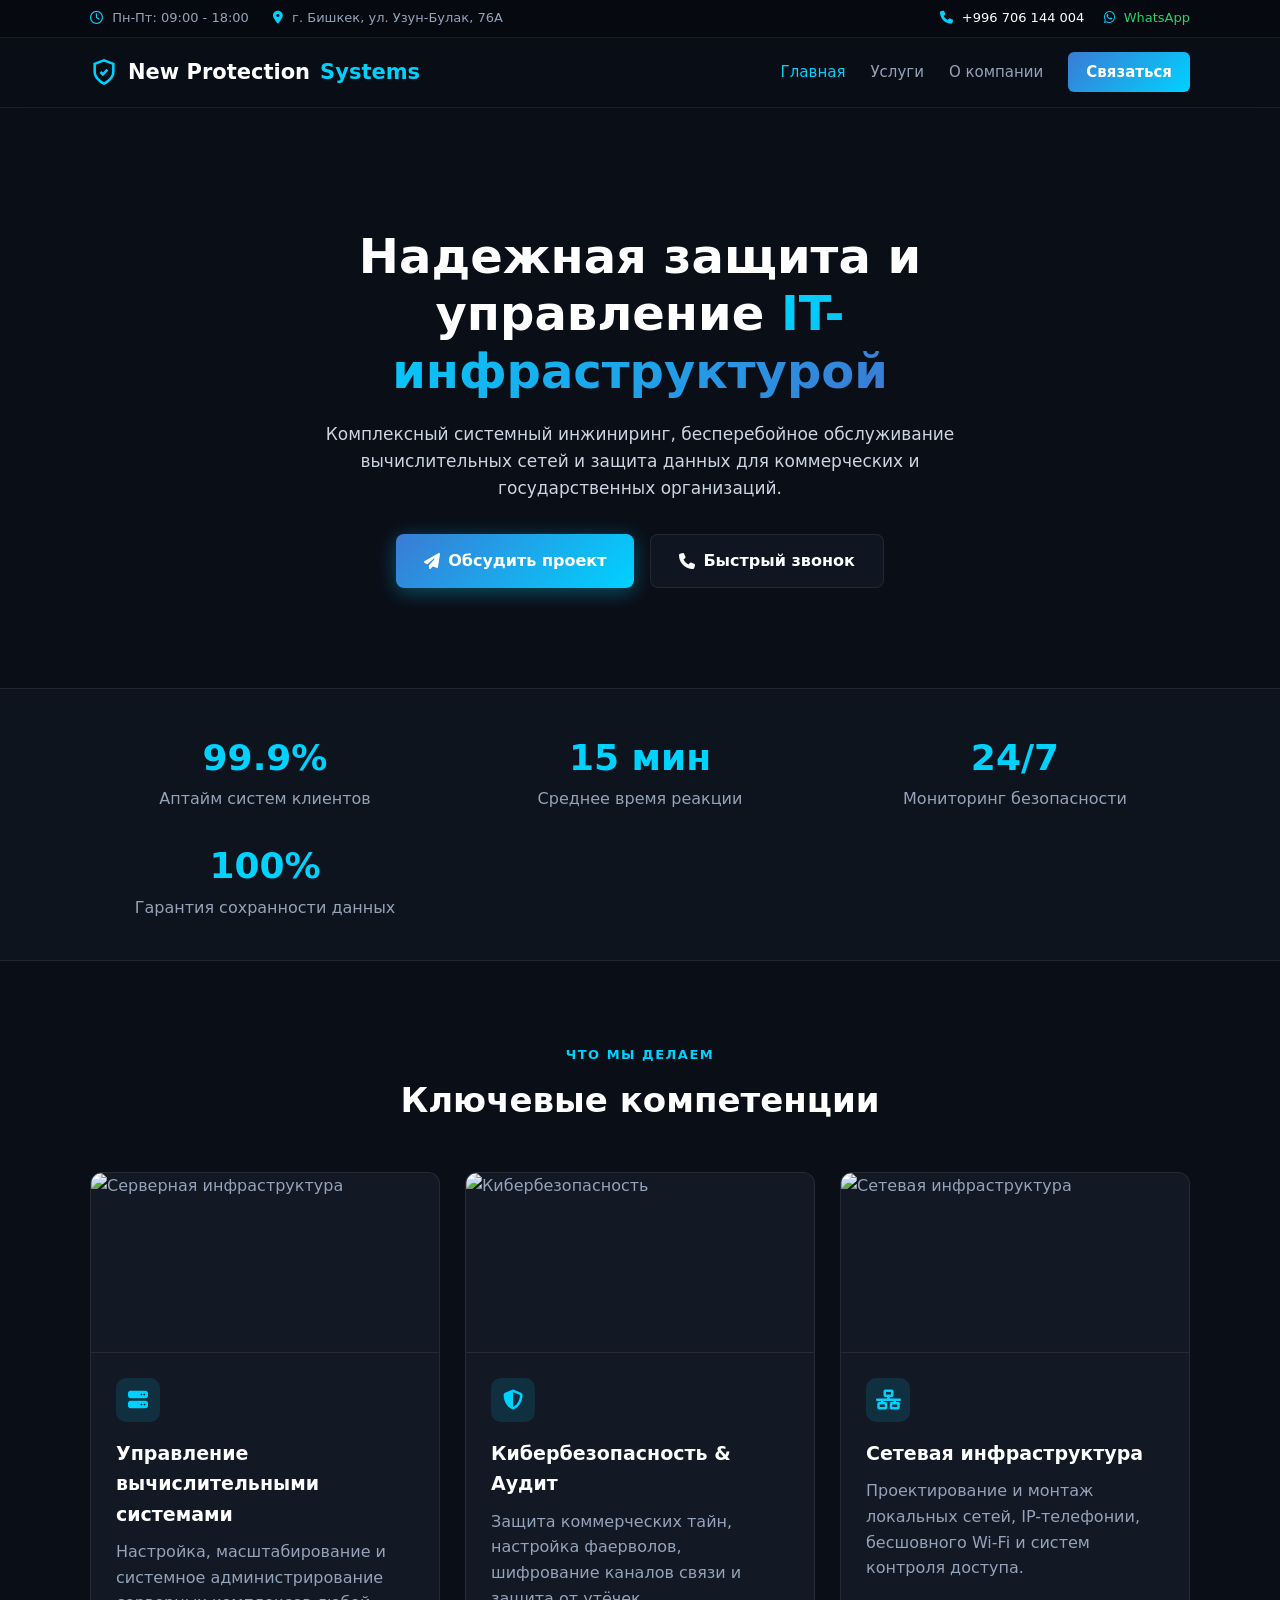
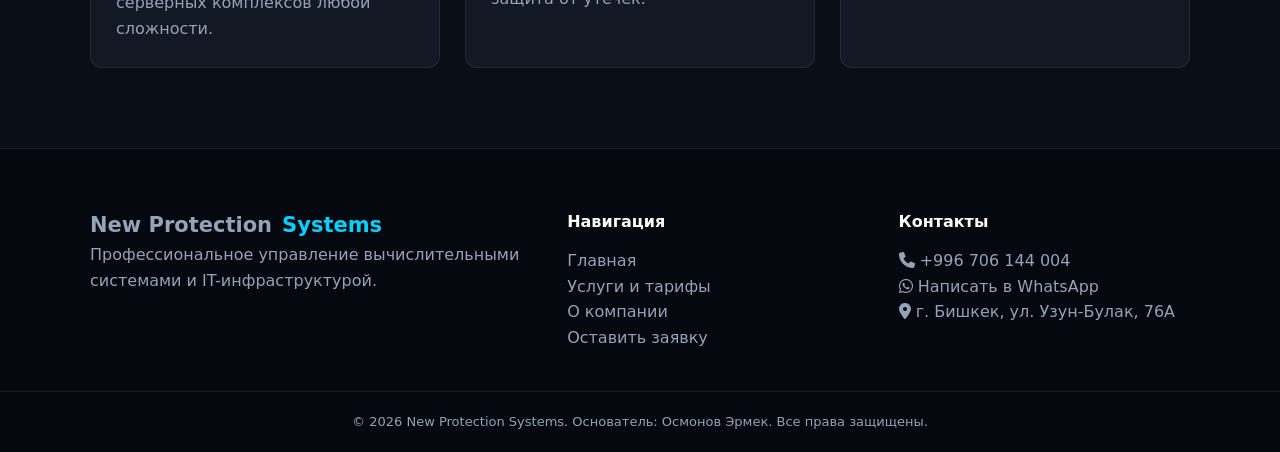
==== commit 7d0408be: "Add files via upload" ====
--- a/index.html
+++ b/index.html
@@ -23,27 +23,33 @@
         </div>
     </div>
 
-    <!-- Навигация -->
+    <!-- Единая навигация -->
     <header class="header">
         <div class="container nav-container">
-            <a href="#" class="logo">New Protection <span>Systems</span></a>
+            <a href="index.html" class="logo">
+                <svg class="logo-svg" width="28" height="28" viewBox="0 0 24 24" fill="none" stroke="#00d2ff" stroke-width="2.2">
+                    <path d="M12 22s8-4 8-10V5l-8-3-8 3v7c0 6 8 10 8 10z"/>
+                    <path d="M9 12l2 2 4-4"/>
+                </svg>
+                New Protection <span>Systems</span>
+            </a>
             <nav class="nav">
-                <a href="#services">Услуги</a>
-                <a href="#advantages">Преимущества</a>
-                <a href="#about">О нас</a>
-                <a href="#contact" class="btn-nav">Связаться</a>
+                <a href="index.html" class="active">Главная</a>
+                <a href="services.html">Услуги</a>
+                <a href="about.html">О компании</a>
+                <a href="contact.html" class="btn-nav">Связаться</a>
             </nav>
         </div>
     </header>
 
-    <!-- Главный экран -->
+    <!-- Главный экран с фоновым изображением -->
     <section class="hero">
-        <div class="hero-glow"></div>
+        <div class="hero-overlay"></div>
         <div class="container hero-content">
             <h1>Надежная защита и управление <span class="gradient-text">IT-инфраструктурой</span></h1>
             <p>Комплексный системный инжиниринг, бесперебойное обслуживание вычислительных сетей и защита данных для коммерческих и государственных организаций.</p>
             <div class="hero-buttons">
-                <a href="#contact" class="btn-primary"><i class="fa-solid fa-paper-plane"></i> Обсудить проект</a>
+                <a href="contact.html" class="btn-primary"><i class="fa-solid fa-paper-plane"></i> Обсудить проект</a>
                 <a href="tel:+996706144004" class="btn-secondary"><i class="fa-solid fa-phone"></i> Быстрый звонок</a>
             </div>
         </div>
@@ -52,26 +58,14 @@
     <!-- Секция Цифр / Статистики -->
     <section class="stats">
         <div class="container stats-grid">
-            <div class="stat-card">
-                <h3>99.9%</h3>
-                <p>Аптайм систем клиентов</p>
-            </div>
-            <div class="stat-card">
-                <h3>15 мин</h3>
-                <p>Среднее время реакции</p>
-            </div>
-            <div class="stat-card">
-                <h3>24/7</h3>
-                <p>Мониторинг безопасности</p>
-            </div>
-            <div class="stat-card">
-                <h3>100%</h3>
-                <p>Гарантия сохранности данных</p>
-            </div>
+            <div class="stat-card"><h3>99.9%</h3><p>Аптайм систем клиентов</p></div>
+            <div class="stat-card"><h3>15 мин</h3><p>Среднее время реакции</p></div>
+            <div class="stat-card"><h3>24/7</h3><p>Мониторинг безопасности</p></div>
+            <div class="stat-card"><h3>100%</h3><p>Гарантия сохранности данных</p></div>
         </div>
     </section>
 
-    <!-- Услуги -->
+    <!-- Услуги с изображениями -->
     <section id="services" class="services">
         <div class="container">
             <div class="section-header">
@@ -80,123 +74,52 @@
             </div>
             <div class="services-grid">
                 <div class="card">
-                    <div class="card-icon"><i class="fa-solid fa-server"></i></div>
-                    <h3>Управление вычислительными системами</h3>
-                    <p>Настройка, масштабирование и системное администрирование серверных комплексов любой сложности.</p>
+                    <img src="https://images.unsplash.com/photo-1558494949-ef010cbdcc31?auto=format&fit=crop&w=600&q=80" alt="Серверная инфраструктура" class="card-img">
+                    <div class="card-body">
+                        <div class="card-icon"><i class="fa-solid fa-server"></i></div>
+                        <h3>Управление вычислительными системами</h3>
+                        <p>Настройка, масштабирование и системное администрирование серверных комплексов любой сложности.</p>
+                    </div>
                 </div>
                 <div class="card">
-                    <div class="card-icon"><i class="fa-solid fa-shield-halved"></i></div>
-                    <h3>Кибербезопасность & Аудит</h3>
-                    <p>Защита коммерческих тайн, настройка фаерволов, шифрование каналов связи и защита от утёчек.</p>
+                    <img src="https://images.unsplash.com/photo-1550751827-4bd374c3f58b?auto=format&fit=crop&w=600&q=80" alt="Кибербезопасность" class="card-img">
+                    <div class="card-body">
+                        <div class="card-icon"><i class="fa-solid fa-shield-halved"></i></div>
+                        <h3>Кибербезопасность & Аудит</h3>
+                        <p>Защита коммерческих тайн, настройка фаерволов, шифрование каналов связи и защита от утёчек.</p>
+                    </div>
                 </div>
                 <div class="card">
-                    <div class="card-icon"><i class="fa-solid fa-network-wired"></i></div>
-                    <h3>Сетевая инфраструктура</h3>
-                    <p>Проектирование и монтаж локальных сетей, IP-телефонии, бесшовного Wi-Fi и систем контроля доступа.</p>
-                </div>
-            </div>
-        </div>
-    </section>
-
-    <!-- Преимущества -->
-    <section id="advantages" class="advantages">
-        <div class="container">
-            <div class="section-header">
-                <span class="sub-title">Почему мы</span>
-                <h2 class="section-title">Ваша IT-система в надежных руках</h2>
-            </div>
-            <div class="advantages-grid">
-                <div class="adv-item">
-                    <i class="fa-solid fa-bolt"></i>
-                    <div>
-                        <h4>Оперативное реагирование</h4>
-                        <p>Решаем критические инциденты удаленно за считанные минуты.</p>
-                    </div>
-                </div>
-                <div class="adv-item">
-                    <i class="fa-solid fa-file-contract"></i>
-                    <div>
-                        <h4>Официальный договор</h4>
-                        <p>Полная юридическая прозрачность, SLA и фиксированная стоимость услуг.</p>
-                    </div>
-                </div>
-                <div class="adv-item">
-                    <i class="fa-solid fa-user-shield"></i>
-                    <div>
-                        <h4>Персональный инженер</h4>
-                        <p>За вашей компанией закрепляется ведущий специалист, знающий вашу инфраструктуру.</p>
+                    <img src="https://images.unsplash.com/photo-1544197150-b99a580bb7a8?auto=format&fit=crop&w=600&q=80" alt="Сетевая инфраструктура" class="card-img">
+                    <div class="card-body">
+                        <div class="card-icon"><i class="fa-solid fa-network-wired"></i></div>
+                        <h3>Сетевая инфраструктура</h3>
+                        <p>Проектирование и монтаж локальных сетей, IP-телефонии, бесшовного Wi-Fi и систем контроля доступа.</p>
                     </div>
                 </div>
             </div>
         </div>
     </section>
 
-    <!-- О нас -->
-    <section id="about" class="about">
-        <div class="container about-grid">
-            <div class="about-text">
-                <span class="sub-title">О компании</span>
-                <h2>ОсОО «New Protection Systems»</h2>
-                <p>Мы — аккредитованная компания в Бишкеке, специализирующаяся на управлении вычислительным оборудованием и комплексном сопровождении IT-процессов.</p>
-                <p>Основатель и руководитель: <strong>Осмонов Эрмек Джолдошбекович</strong>. Наш подход — строить устойчивые, защищенные и легко масштабируемые IT-системы для бизнеса любого размера.</p>
-            </div>
-            <div class="about-box">
-                <div class="info-row"><i class="fa-solid fa-clock"></i> <span><strong>Режим работы:</strong> Пн–Пт: 09:00 – 18:00</span></div>
-                <div class="info-row"><i class="fa-solid fa-phone"></i> <span><strong>Телефон:</strong> +996 706 144 004</span></div>
-                <div class="info-row"><i class="fa-solid fa-location-dot"></i> <span><strong>Адрес:</strong> г. Бишкек, ул. Узун-Булак, 76А</span></div>
-            </div>
-        </div>
-    </section>
-
-    <!-- Контакты и форма с проверкой -->
-    <section id="contact" class="contact">
-        <div class="container">
-            <div class="contact-box">
-                <h2>Оставить заявку на консультацию</h2>
-                <p>Заполните форму, и мы перезвоним вам в рабочее время.</p>
-                
-                <form class="contact-form" id="contact-form" novalidate>
-                    <div class="input-row">
-                        <div class="field-wrap">
-                            <input type="text" id="name" placeholder="Ваше имя">
-                            <small class="error-msg" id="name-error"></small>
-                        </div>
-                        <div class="field-wrap">
-                            <input type="tel" id="phone" placeholder="Телефон (0700... или +996...)">
-                            <small class="error-msg" id="phone-error"></small>
-                        </div>
-                    </div>
-                    <div class="field-wrap">
-                        <textarea id="message" placeholder="Какая задача перед вами стоит?" rows="4"></textarea>
-                        <small class="error-msg" id="message-error"></small>
-                    </div>
-                    <button type="submit" class="btn-primary btn-submit">Отправить заявку</button>
-                </form>
-
-                <!-- Уведомление об отправке -->
-                <div id="status-message" class="status-hidden"></div>
-            </div>
-        </div>
-    </section>
-
-    <!-- Детализированный подвал -->
+    <!-- Единый подвал -->
     <footer class="footer">
         <div class="container footer-grid">
             <div class="footer-col">
-                <a href="#" class="logo">New Protection <span>Systems</span></a>
+                <a href="index.html" class="logo">New Protection <span>Systems</span></a>
                 <p>Профессиональное управление вычислительными системами и IT-инфраструктурой.</p>
+            </div>
+            <div class="footer-col">
+                <h4>Навигация</h4>
+                <p><a href="index.html">Главная</a></p>
+                <p><a href="services.html">Услуги и тарифы</a></p>
+                <p><a href="about.html">О компании</a></p>
+                <p><a href="contact.html">Оставить заявку</a></p>
             </div>
             <div class="footer-col">
                 <h4>Контакты</h4>
                 <p><i class="fa-solid fa-phone"></i> <a href="tel:+996706144004">+996 706 144 004</a></p>
                 <p><i class="fa-brands fa-whatsapp"></i> <a href="https://wa.me/996706144004" target="_blank">Написать в WhatsApp</a></p>
                 <p><i class="fa-solid fa-location-dot"></i> г. Бишкек, ул. Узун-Булак, 76А</p>
-            </div>
-            <div class="footer-col">
-                <h4>График работы</h4>
-                <p><i class="fa-regular fa-clock"></i> Понедельник — Пятница</p>
-                <p class="highlight-time">09:00 — 18:00</p>
-                <p class="small-text">Суббота, Воскресенье: Выходной</p>
             </div>
         </div>
         <div class="footer-bottom">
@@ -208,4 +131,4 @@
 
     <script src="script.js"></script>
 </body>
-</html>
+</html>
--- a/style.css
+++ b/style.css
@@ -1,521 +1,157 @@
-:root {
-    --bg-dark: #0b1120;
-    --bg-card: #111827;
-    --bg-alt: #0f172a;
-    --accent: #3b82f6;
-    --accent-hover: #2563eb;
-    --green: #10b981;
-    --text-main: #f8fafc;
-    --text-muted: #94a3b8;
-    --border: #1e293b;
-}
-
 * {
-    box-sizing: border-box;
-    margin: 0;
-    padding: 0;
+    margin: 0; padding: 0; box-sizing: border-box;
     font-family: 'Segoe UI', system-ui, -apple-system, sans-serif;
     scroll-behavior: smooth;
 }
 
-body {
-    background-color: var(--bg-dark);
-    color: var(--text-main);
-    line-height: 1.6;
+:root {
+    --bg-main: #0a0e17;
+    --bg-card: #121824;
+    --bg-card-hover: #1a2336;
+    --accent: #00d2ff;
+    --accent-glow: rgba(0, 210, 255, 0.35);
+    --accent-purple: #3a7bd5;
+    --text-title: #ffffff;
+    --text-body: #94a3b8;
+    --border: rgba(255, 255, 255, 0.08);
 }
 
-.container {
-    max-width: 1100px;
-    margin: 0 auto;
-    padding: 0 20px;
+body { background-color: var(--bg-main); color: var(--text-body); line-height: 1.6; }
+.container { max-width: 1140px; margin: 0 auto; padding: 0 20px; }
+
+/* Верхняя панель */
+.top-bar { background: #060910; border-bottom: 1px solid var(--border); font-size: 13px; padding: 8px 0; }
+.top-bar-content { display: flex; justify-content: space-between; align-items: center; }
+.top-info span { margin-right: 20px; }
+.top-info i, .top-contacts i { color: var(--accent); margin-right: 5px; }
+.top-contacts a { color: var(--text-title); text-decoration: none; margin-left: 15px; }
+.wa-link { color: #25d366 !important; }
+
+/* Шапка и логотип */
+.header {
+    height: 70px; display: flex; align-items: center;
+    border-bottom: 1px solid var(--border); position: sticky; top: 0;
+    background: rgba(10, 14, 23, 0.92); backdrop-filter: blur(12px); z-index: 100;
+}
+.nav-container { width: 100%; display: flex; justify-content: space-between; align-items: center; }
+.logo { display: flex; align-items: center; gap: 10px; font-size: 21px; font-weight: 800; color: var(--text-title); text-decoration: none; }
+.logo span { color: var(--accent); }
+.nav { display: flex; gap: 25px; align-items: center; }
+.nav a { color: var(--text-body); text-decoration: none; font-size: 15px; transition: 0.3s; }
+.nav a:hover, .nav a.active { color: var(--accent); }
+.btn-nav {
+    background: linear-gradient(135deg, var(--accent-purple), var(--accent));
+    color: #fff !important; padding: 8px 18px; border-radius: 6px; font-weight: 600;
 }
 
-/* Навигация */
-.navbar {
-    background: rgba(11, 17, 32, 0.9);
-    backdrop-filter: blur(10px);
-    border-bottom: 1px solid var(--border);
-    position: sticky;
-    top: 0;
-    z-index: 100;
+/* Главный экран с фоновой картинкой */
+.hero {
+    position: relative;
+    padding: 120px 0 100px;
+    text-align: center;
+    overflow: hidden;
+    background-image: url('https://images.unsplash.com/photo-1518770660439-4636190af475?auto=format&fit=crop&w=1920&q=80');
+    background-size: cover;
+    background-position: center;
+    background-attachment: fixed;
+}
+.hero-overlay {
+    position: absolute;
+    inset: 0;
+    background: linear-gradient(180deg, rgba(10, 14, 23, 0.84) 0%, rgba(10, 14, 23, 0.94) 100%);
+    z-index: 1;
+}
+.hero-content { position: relative; z-index: 2; }
+.hero h1 { font-size: 48px; color: var(--text-title); max-width: 850px; margin: 0 auto 20px; line-height: 1.2; }
+.gradient-text {
+    background: linear-gradient(135deg, var(--accent), #3a7bd5);
+    -webkit-background-clip: text; -webkit-text-fill-color: transparent;
+}
+.hero p { max-width: 680px; margin: 0 auto 32px; font-size: 17px; color: #cbd5e1; }
+.hero-buttons { display: flex; gap: 16px; justify-content: center; flex-wrap: wrap; }
+.btn-primary {
+    background: linear-gradient(135deg, var(--accent-purple), var(--accent));
+    color: #fff; padding: 13px 28px; border-radius: 8px; font-weight: 600;
+    text-decoration: none; border: none; cursor: pointer; box-shadow: 0 4px 20px var(--accent-glow);
+    display: inline-flex; align-items: center; gap: 8px;
+}
+.btn-secondary {
+    background: rgba(18, 24, 36, 0.85); color: #fff; padding: 13px 28px;
+    border-radius: 8px; font-weight: 600; text-decoration: none;
+    border: 1px solid var(--border); display: inline-flex; align-items: center; gap: 8px;
 }
 
-.nav-content {
-    display: flex;
-    justify-content: space-between;
-    align-items: center;
-    height: 70px;
+/* Статистика */
+.stats { padding: 40px 0; border-top: 1px solid var(--border); border-bottom: 1px solid var(--border); background: rgba(18, 24, 36, 0.6); }
+.stats-grid, .services-grid { display: grid; grid-template-columns: repeat(auto-fit, minmax(260px, 1fr)); gap: 25px; }
+.stat-card h3 { font-size: 36px; color: var(--accent); text-align: center; }
+.stat-card p { text-align: center; }
+
+/* Карточки услуг с фотографиями */
+.services, .about, .contact, .page-section { padding: 80px 0; }
+.section-header { text-align: center; margin-bottom: 45px; }
+.sub-title { color: var(--accent); text-transform: uppercase; font-size: 13px; font-weight: 700; letter-spacing: 1.5px; }
+.section-title { font-size: 34px; color: var(--text-title); margin-top: 6px; }
+.card {
+    background: var(--bg-card); border-radius: 12px; border: 1px solid var(--border);
+    overflow: hidden; transition: transform 0.3s, border-color 0.3s;
+}
+.card:hover { transform: translateY(-5px); border-color: var(--accent); }
+.card-img { width: 100%; height: 180px; object-fit: cover; display: block; border-bottom: 1px solid var(--border); }
+.card-body { padding: 25px; }
+.card-icon {
+    width: 44px; height: 44px; border-radius: 10px; background: rgba(0, 210, 255, 0.12);
+    color: var(--accent); display: flex; align-items: center; justify-content: center;
+    font-size: 20px; margin-bottom: 16px;
+}
+.card h3 { color: var(--text-title); margin-bottom: 10px; font-size: 19px; }
+
+/* Таблица тарифов/услуг */
+.pricing-table { width: 100%; border-collapse: collapse; margin-top: 30px; background: var(--bg-card); border-radius: 12px; overflow: hidden; }
+.pricing-table th, .pricing-table td { padding: 15px 20px; text-align: left; border-bottom: 1px solid var(--border); }
+.pricing-table th { background: #161f30; color: var(--text-title); }
+
+/* О компании */
+.about-grid { display: grid; grid-template-columns: 1fr 1fr; gap: 40px; align-items: center; }
+.about-img { width: 100%; border-radius: 14px; border: 1px solid var(--border); box-shadow: 0 10px 30px rgba(0,0,0,0.4); }
+.about-box { background: var(--bg-card); padding: 30px; border-radius: 12px; border: 1px solid var(--border); margin-top: 20px; }
+.info-row { display: flex; align-items: center; gap: 12px; margin-bottom: 12px; }
+.info-row i { color: var(--accent); }
+
+/* Контакты и форма */
+.contact-box {
+    background: var(--bg-card); padding: 50px; border-radius: 16px;
+    border: 1px solid var(--border); max-width: 700px; margin: 0 auto; text-align: center;
+}
+.contact-box h2 { color: var(--text-title); margin-bottom: 10px; }
+.contact-form { display: flex; flex-direction: column; gap: 15px; text-align: left; margin-top: 25px; }
+.input-row { display: flex; gap: 15px; }
+.field-wrap { width: 100%; }
+.contact-form input, .contact-form textarea {
+    width: 100%; padding: 14px; background: #0a0e17;
+    border: 1px solid var(--border); border-radius: 8px; color: #fff;
+}
+.contact-form input.invalid, .contact-form textarea.invalid {
+    border-color: #ef4444; background: rgba(239, 68, 68, 0.08);
+}
+.error-msg { color: #f87171; font-size: 12px; display: block; margin-top: 5px; }
+.status-hidden { display: none; }
+.status-success {
+    display: block; margin-top: 20px; padding: 14px;
+    background: rgba(16, 185, 129, 0.15); border: 1px solid #10b981;
+    color: #34d399; border-radius: 8px; text-align: center; font-weight: 600;
 }
 
-.logo {
-    color: var(--text-main);
-    text-decoration: none;
-    font-size: 1.25rem;
-    display: flex;
-    align-items: center;
-    gap: 10px;
-}
+/* Подвал */
+.footer { background: #05080f; border-top: 1px solid var(--border); padding-top: 60px; }
+.footer-grid { display: grid; grid-template-columns: 1.5fr 1fr 1fr; gap: 40px; padding-bottom: 40px; }
+.footer h4 { color: var(--text-title); margin-bottom: 14px; }
+.footer a { color: var(--text-body); text-decoration: none; }
+.footer a:hover { color: var(--accent); }
+.footer-bottom { border-top: 1px solid var(--border); padding: 20px 0; text-align: center; font-size: 13px; }
 
-.logo i {
-    color: var(--accent);
-    font-size: 1.5rem;
-}
-
-.nav-links {
-    list-style: none;
-    display: flex;
-    align-items: center;
-    gap: 25px;
-}
-
-.nav-links a {
-    color: var(--text-muted);
-    text-decoration: none;
-    font-size: 0.95rem;
-    transition: color 0.2s;
-}
-
-.nav-links a:hover {
-    color: var(--text-main);
-}
-
-.nav-btn {
-    background: var(--accent);
-    color: #fff !important;
-    padding: 8px 16px;
-    border-radius: 6px;
-    font-weight: 500;
-}
-
-.nav-btn:hover {
-    background: var(--accent-hover);
-}
-
-/* Главный экран */
-.hero {
-    padding: 80px 0 60px;
-    background: radial-gradient(circle at top right, rgba(59, 130, 246, 0.15), transparent 50%),
-                radial-gradient(circle at bottom left, rgba(16, 185, 129, 0.08), transparent 50%);
-    border-bottom: 1px solid var(--border);
-}
-
-.badge {
-    display: inline-flex;
-    align-items: center;
-    gap: 8px;
-    background: rgba(59, 130, 246, 0.15);
-    color: #60a5fa;
-    border: 1px solid rgba(59, 130, 246, 0.3);
-    padding: 6px 14px;
-    border-radius: 20px;
-    font-size: 0.85rem;
-    margin-bottom: 20px;
-}
-
-.hero h1 {
-    font-size: 2.6rem;
-    line-height: 1.2;
-    max-width: 800px;
-    margin-bottom: 20px;
-    background: linear-gradient(to right, #ffffff, #93c5fd);
-    -webkit-background-clip: text;
-    -webkit-text-fill-color: transparent;
-}
-
-.hero p {
-    color: var(--text-muted);
-    font-size: 1.1rem;
-    max-width: 680px;
-    margin-bottom: 30px;
-}
-
-.hero-actions {
-    display: flex;
-    flex-wrap: wrap;
-    gap: 15px;
-    margin-bottom: 50px;
-}
-
-.btn-primary, .btn-secondary {
-    padding: 13px 26px;
-    border-radius: 8px;
-    text-decoration: none;
-    font-weight: 600;
-    font-size: 1rem;
-    transition: all 0.2s;
-}
-
-.btn-primary {
-    background: var(--accent);
-    color: #fff;
-}
-
-.btn-primary:hover {
-    background: var(--accent-hover);
-    transform: translateY(-2px);
-}
-
-.btn-secondary {
-    background: var(--bg-card);
-    color: var(--text-main);
-    border: 1px solid var(--border);
-    display: inline-flex;
-    align-items: center;
-    gap: 8px;
-}
-
-.btn-secondary:hover {
-    border-color: var(--green);
-    color: var(--green);
-}
-
-.stats-grid {
-    display: grid;
-    grid-template-columns: repeat(auto-fit, minmax(180px, 1fr));
-    gap: 20px;
-    padding-top: 30px;
-    border-top: 1px solid var(--border);
-}
-
-.stat-number {
-    display: block;
-    font-size: 1.8rem;
-    font-weight: 700;
-    color: var(--accent);
-}
-
-.stat-label {
-    color: var(--text-muted);
-    font-size: 0.9rem;
-}
-
-/* Секции */
-.section {
-    padding: 70px 0;
-}
-
-.section-alt {
-    background: var(--bg-alt);
-    border-top: 1px solid var(--border);
-    border-bottom: 1px solid var(--border);
-}
-
-.section-header {
-    text-align: center;
-    margin-bottom: 45px;
-}
-
-.section-header h2 {
-    font-size: 2rem;
-    margin-bottom: 10px;
-}
-
-.section-header p {
-    color: var(--text-muted);
-}
-
-/* Карточки услуг */
-.services-grid {
-    display: grid;
-    grid-template-columns: repeat(auto-fit, minmax(240px, 1fr));
-    gap: 24px;
-}
-
-.service-card {
-    background: var(--bg-card);
-    border: 1px solid var(--border);
-    padding: 28px;
-    border-radius: 12px;
-    transition: transform 0.2s, border-color 0.2s;
-}
-
-.service-card:hover {
-    transform: translateY(-4px);
-    border-color: var(--accent);
-}
-
-.icon-box {
-    width: 48px;
-    height: 48px;
-    background: rgba(59, 130, 246, 0.15);
-    color: var(--accent);
-    border-radius: 10px;
-    display: flex;
-    align-items: center;
-    justify-content: center;
-    font-size: 1.4rem;
-    margin-bottom: 18px;
-}
-
-.service-card h3 {
-    font-size: 1.15rem;
-    margin-bottom: 10px;
-}
-
-.service-card p {
-    color: var(--text-muted);
-    font-size: 0.92rem;
-}
-
-/* О компании и реквизиты */
-.about-grid {
-    display: grid;
-    grid-template-columns: 1.1fr 0.9fr;
-    gap: 40px;
-    align-items: center;
-}
-
-.section-tag {
-    color: var(--accent);
-    text-transform: uppercase;
-    font-size: 0.85rem;
-    font-weight: 700;
-    letter-spacing: 1px;
-}
-
-.about-text h2 {
-    font-size: 1.9rem;
-    margin: 8px 0 16px;
-}
-
-.about-text p {
-    color: var(--text-muted);
-    margin-bottom: 15px;
-}
-
-.director-card {
-    display: flex;
-    align-items: center;
-    gap: 15px;
-    background: var(--bg-card);
-    border: 1px solid var(--border);
-    padding: 16px 20px;
-    border-radius: 10px;
-    margin-top: 25px;
-}
-
-.director-avatar {
-    width: 50px;
-    height: 50px;
-    background: var(--accent);
-    color: #fff;
-    border-radius: 50%;
-    display: flex;
-    align-items: center;
-    justify-content: center;
-    font-size: 1.3rem;
-    flex-shrink: 0;
-}
-
-.director-card h4 {
-    font-size: 1.05rem;
-    margin-bottom: 2px;
-}
-
-.director-card p {
-    margin: 0;
-    font-size: 0.85rem;
-    color: var(--text-muted);
-}
-
-.requisites-box {
-    background: var(--bg-card);
-    border: 1px solid var(--border);
-    padding: 28px;
-    border-radius: 12px;
-}
-
-.requisites-box h3 {
-    margin-bottom: 18px;
-    font-size: 1.2rem;
-    color: #60a5fa;
-    display: flex;
-    align-items: center;
-    gap: 10px;
-}
-
-.requisites-box ul {
-    list-style: none;
-}
-
-.requisites-box li {
-    padding: 10px 0;
-    border-bottom: 1px solid var(--border);
-    font-size: 0.92rem;
-    color: var(--text-muted);
-}
-
-.requisites-box li:last-child {
-    border-bottom: none;
-}
-
-.requisites-box strong {
-    color: var(--text-main);
-}
-
-/* Форма заявки */
-.form-wrapper {
-    display: grid;
-    grid-template-columns: 0.85fr 1.15fr;
-    gap: 40px;
-    background: var(--bg-card);
-    border: 1px solid var(--border);
-    padding: 40px;
-    border-radius: 16px;
-}
-
-.form-info h2 {
-    font-size: 1.8rem;
-    margin-bottom: 12px;
-}
-
-.form-info > p {
-    color: var(--text-muted);
-    margin-bottom: 25px;
-    font-size: 0.95rem;
-}
-
-.contact-mini p {
-    display: flex;
-    align-items: center;
-    gap: 10px;
-    margin-bottom: 12px;
-    color: var(--text-main);
-    font-size: 0.95rem;
-}
-
-.contact-mini i {
-    color: var(--accent);
-    width: 18px;
-}
-
-.form-group {
-    margin-bottom: 16px;
-}
-
-label {
-    display: block;
-    margin-bottom: 6px;
-    font-size: 0.9rem;
-    font-weight: 500;
-}
-
-input, textarea {
-    width: 100%;
-    padding: 12px 14px;
-    background: var(--bg-dark);
-    border: 1px solid var(--border);
-    border-radius: 8px;
-    color: var(--text-main);
-    font-size: 0.95rem;
-    transition: border-color 0.2s;
-}
-
-input:focus, textarea:focus {
-    outline: none;
-    border-color: var(--accent);
-}
-
-input.invalid, textarea.invalid {
-    border-color: #ef4444;
-    background: rgba(239, 68, 68, 0.05);
-}
-
-.error-msg {
-    color: #f87171;
-    font-size: 0.8rem;
-    display: block;
-    margin-top: 4px;
-}
-
-button[type="submit"] {
-    background: var(--green);
-    color: #fff;
-    border: none;
-    padding: 14px 20px;
-    border-radius: 8px;
-    cursor: pointer;
-    width: 100%;
-    font-size: 1rem;
-    font-weight: 600;
-    transition: background 0.2s;
-}
-
-button[type="submit"]:hover {
-    background: #059669;
-}
-
-.status-hidden {
-    display: none;
-}
-
-.status-success {
-    display: block;
-    margin-top: 15px;
-    padding: 14px;
-    background: rgba(16, 185, 129, 0.15);
-    border: 1px solid var(--green);
-    color: #34d399;
-    border-radius: 8px;
-    text-align: center;
-    font-weight: 500;
-}
-
-/* Футер */
-.footer {
-    background: #060913;
-    border-top: 1px solid var(--border);
-    padding-top: 50px;
-}
-
-.footer-grid {
-    display: grid;
-    grid-template-columns: repeat(auto-fit, minmax(240px, 1fr));
-    gap: 30px;
-    padding-bottom: 40px;
-}
-
-.footer-col h4 {
-    margin-bottom: 15px;
-    font-size: 1.05rem;
-}
-
-.footer-col p {
-    color: var(--text-muted);
-    font-size: 0.9rem;
-    margin-bottom: 8px;
-}
-
-.footer-col a {
-    color: #60a5fa;
-    text-decoration: none;
-}
-
-.highlight-time {
-    color: var(--green) !important;
-    font-weight: 600;
-}
-
-.footer-bottom {
-    border-top: 1px solid var(--border);
-    padding: 20px 0;
-    text-align: center;
-    color: var(--text-muted);
-    font-size: 0.85rem;
-}
-
-/* Адаптивность для телефонов */
 @media (max-width: 768px) {
-    .nav-links {
-        display: none;
-    }
-    .hero h1 {
-        font-size: 1.9rem;
-    }
-    .about-grid, .form-wrapper {
-        grid-template-columns: 1fr;
-    }
-    .form-wrapper {
-        padding: 25px;
-    }
-}
+    .hero h1 { font-size: 32px; }
+    .about-grid, .footer-grid, .input-row { grid-template-columns: 1fr; flex-direction: column; }
+    .top-bar-content { flex-direction: column; gap: 6px; text-align: center; }
+}
